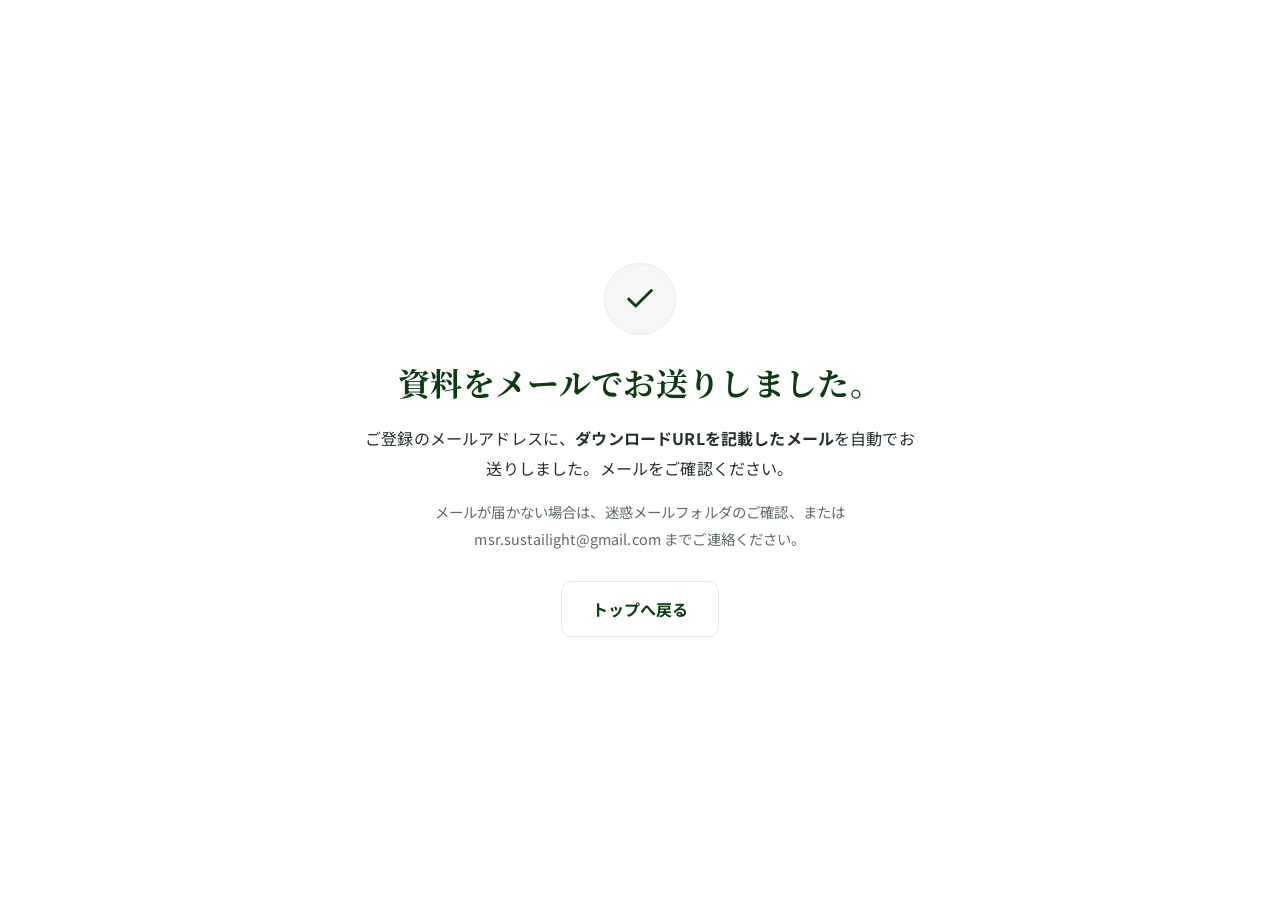
==== thanks-dl.html @ 8cc9d01c "にぎわいプラス LP 初版（GitHub Pages公開用） Co-Authored-By: Claude Opus 4.8 <noreply@anthropic.com>" ====
<!DOCTYPE html>
<html lang="ja">

<head>
    <meta charset="UTF-8">
    <meta name="viewport" content="width=device-width, initial-scale=1.0">
    <meta name="robots" content="noindex">
    <title>資料をお送りしました｜にぎわいプラス</title>
    <link rel="stylesheet" href="style.css?v=9">
    <style>
        .thanks-wrap { min-height: 100vh; display: flex; align-items: center; justify-content: center; text-align: center; padding: 48px 24px; }
        .thanks-box { max-width: 560px; }
        .thanks-icon { width: 72px; height: 72px; margin: 0 auto 24px; border-radius: 50%; background: var(--bg-alt); border: 1px solid var(--line); display: flex; align-items: center; justify-content: center; }
        .thanks-box h1 { font-size: clamp(1.5rem, 4vw, 2rem); margin-bottom: 18px; }
        .thanks-box p { color: var(--ink); margin-bottom: 14px; }
        .thanks-box .sub { color: var(--mute); font-size: 0.9rem; }
        .thanks-actions { margin-top: 28px; display: flex; gap: 14px; justify-content: center; flex-wrap: wrap; }
    </style>
</head>

<body>
    <main class="thanks-wrap">
        <div class="thanks-box">
            <div class="thanks-icon">
                <svg width="34" height="34" viewBox="0 0 24 24" fill="none" stroke="#0D3B12" stroke-width="2" stroke-linecap="round" stroke-linejoin="round"><path d="M20 6 9 17l-5-5"/></svg>
            </div>
            <h1>資料をメールでお送りしました。</h1>
            <p>ご登録のメールアドレスに、<strong>ダウンロードURLを記載したメール</strong>を自動でお送りしました。メールをご確認ください。</p>
            <p class="sub">メールが届かない場合は、迷惑メールフォルダのご確認、または<br>msr.sustailight@gmail.com までご連絡ください。</p>
            <div class="thanks-actions">
                <a href="index.html" class="btn btn-ghost">トップへ戻る</a>
            </div>
        </div>
    </main>
</body>

</html>
---- style.css ----
@import url('https://fonts.googleapis.com/css2?family=Montserrat:wght@500;700;800;900&family=Noto+Sans+JP:wght@400;500;700&family=Noto+Serif+JP:wght@500;600;700;900&display=swap');

/* =========================================================
   にぎわいプラス LP — デザインシステム
   方針：リッチさより「信頼・安心」。白基調・広い余白・色は最小限。
   緑＝信頼の軸（見出し・CTA）、ゴールドは細い差し色だけ。
   グラデ・質感・派手な装飾を排し、クリーンで誠実に。
   ========================================================= */

:root {
    --green: #0D3B12;
    --green-light: #1B5E20;
    --gold: #C5A028;
    --gold-light: #E5C158;
    /* 旧暖色（terracotta/coral）は信頼トーンに合わせ緑へ寄せる */
    --terra: #1B5E20;
    --terra-deep: #15532B;
    --coral: #2E8B57;
    --bg: #FFFFFF;
    --bg-alt: #F4F7F5;
    --cream: #F4F7F5;
    --ink: #243029;
    --mute: #5E6B64;
    --line: #E5EAE7;
    --white: #FFFFFF;
    --shadow: 0 12px 32px rgba(20, 40, 30, 0.07);
    --shadow-soft: 0 4px 16px rgba(20, 40, 30, 0.05);
    --radius: 14px;
    --ease: cubic-bezier(0.22, 1, 0.36, 1);
    --maxw: 1080px;
}

* { margin: 0; padding: 0; box-sizing: border-box; }
html { scroll-behavior: smooth; }

body {
    font-family: 'Noto Sans JP', sans-serif;
    color: var(--ink);
    background: var(--bg);
    line-height: 1.9;
    font-size: 16px;
    -webkit-font-smoothing: antialiased;
    overflow-x: hidden;
}

h1, h2, h3, h4 {
    font-family: 'Noto Serif JP', serif;
    font-weight: 700;
    color: var(--green);
    line-height: 1.45;
    letter-spacing: 0.01em;
}

p { letter-spacing: 0.01em; }
a { color: inherit; }

.num { font-family: 'Montserrat', sans-serif; font-weight: 800; letter-spacing: -0.01em; }

/* 強調は細いアンダーラインのみ（控えめ） */
.mark {
    background: linear-gradient(transparent 86%, rgba(197, 160, 40, 0.45) 86%);
    padding: 0 0.04em;
    font-weight: 700;
}
.green { color: var(--green); }
.terra { color: var(--green-light); }

/* ---------- レイアウト ---------- */
.wrap { width: 100%; max-width: var(--maxw); margin: 0 auto; padding: 0 24px; }
.section { padding: clamp(64px, 9vw, 120px) 0; position: relative; }
.narrow { max-width: 760px; margin: 0 auto; }

.eyebrow {
    display: inline-flex;
    align-items: center;
    gap: 10px;
    font-family: 'Montserrat', sans-serif;
    font-weight: 700;
    font-size: 0.72rem;
    letter-spacing: 0.22em;
    color: var(--green-light);
    text-transform: uppercase;
    margin-bottom: 16px;
}
.eyebrow::before { content: ""; width: 24px; height: 2px; background: var(--gold); }
.section-title { font-size: clamp(1.55rem, 4vw, 2.35rem); margin-bottom: 14px; }
.lead { color: var(--mute); font-size: 1.02rem; margin-bottom: 8px; }

/* ---------- ボタン ---------- */
.btn {
    display: inline-flex;
    align-items: center;
    justify-content: center;
    gap: 10px;
    font-family: 'Noto Sans JP', sans-serif;
    font-weight: 700;
    font-size: 1rem;
    padding: 17px 30px;
    border-radius: 10px;
    text-decoration: none;
    border: none;
    cursor: pointer;
    transition: transform 0.25s var(--ease), box-shadow 0.25s var(--ease), background 0.25s var(--ease);
    line-height: 1.3;
}
/* 主CTA＝信頼の緑（ゴールドの華やかさは使わない） */
.btn-gold {
    background: var(--green);
    color: #fff;
    box-shadow: 0 6px 18px rgba(13, 59, 20, 0.16);
}
.btn-gold:hover { background: var(--green-light); transform: translateY(-2px); box-shadow: 0 10px 24px rgba(13, 59, 20, 0.22); }
.btn-gold .arrow { font-family: 'Montserrat'; font-weight: 800; }
.btn-ghost {
    background: #fff;
    color: var(--green);
    border: 1.5px solid var(--line);
}
.btn-ghost:hover { border-color: var(--green); transform: translateY(-2px); }
.btn-sm { padding: 12px 22px; font-size: 0.9rem; }
.btn-block { width: 100%; }
.cta-note { display: block; margin-top: 12px; font-size: 0.82rem; color: var(--mute); }

/* ---------- ヘッダー ---------- */
header {
    position: fixed;
    top: 0; left: 0; width: 100%;
    z-index: 1000;
    background: rgba(255, 255, 255, 0.88);
    backdrop-filter: blur(10px);
    border-bottom: 1px solid transparent;
    transition: border-color 0.3s, background 0.3s;
}
header.scrolled { background: rgba(255, 255, 255, 0.97); border-bottom: 1px solid var(--line); }
.head-inner {
    max-width: var(--maxw);
    margin: 0 auto;
    height: 68px;
    padding: 0 24px;
    display: flex;
    align-items: center;
    justify-content: space-between;
}
.brand { display: flex; align-items: center; gap: 11px; text-decoration: none; }
.brand-logo { height: 30px; width: auto; display: block; }
.brand .mark-svg { width: 26px; height: 26px; flex: none; }
.brand .lockup { display: flex; flex-direction: column; line-height: 1.1; }
.brand .b-main { font-family: 'Montserrat', sans-serif; font-weight: 800; letter-spacing: 0.14em; font-size: 0.86rem; color: var(--green); }
.brand .b-sub { font-family: 'Noto Serif JP', serif; font-weight: 600; font-size: 0.74rem; color: var(--mute); letter-spacing: 0.04em; }
.nav { display: flex; align-items: center; gap: 26px; }
.nav a { text-decoration: none; font-size: 0.86rem; font-weight: 500; color: var(--ink); position: relative; transition: color 0.25s; }
.nav a:not(.btn)::after { content: ""; position: absolute; left: 0; bottom: -5px; width: 0; height: 1.5px; background: var(--green); transition: width 0.3s var(--ease); }
.nav a:not(.btn):hover { color: var(--green); }
.nav a:not(.btn):hover::after { width: 100%; }
.nav .btn { padding: 10px 18px; font-size: 0.85rem; }
.nav a.btn-gold { color: #fff; }
.nav a.btn-gold::after { display: none; }

.burger { display: none; flex-direction: column; gap: 6px; background: none; border: none; cursor: pointer; padding: 6px; }
.burger span { width: 26px; height: 2px; background: var(--green); transition: 0.3s var(--ease); }
.burger.active span:nth-child(1) { transform: translateY(8px) rotate(45deg); }
.burger.active span:nth-child(2) { opacity: 0; }
.burger.active span:nth-child(3) { transform: translateY(-8px) rotate(-45deg); }

/* ---------- ヒーロー（白基調・中央／写真は下にクリーンに） ---------- */
.hero { position: relative; }
.hero-center {
    text-align: center;
    padding: clamp(116px, 15vw, 156px) 0 clamp(48px, 7vw, 80px);
    background: var(--bg);
}
.hero-inner { position: relative; z-index: 1; max-width: 800px; margin: 0 auto; }
.hero-logo {
    font-family: 'Noto Serif JP', serif;
    font-weight: 900;
    font-size: clamp(2rem, 6.6vw, 3.2rem);
    margin-bottom: 20px;
    letter-spacing: 0.02em;
}
.hero-logo .hl-1 { color: var(--green); }
.hero-logo .hl-x { color: var(--gold); margin: 0 0.12em; font-family: 'Montserrat', sans-serif; font-weight: 800; }
.hero-logo .hl-2 { color: var(--green-light); }
.hero-kicker {
    display: inline-block;
    font-weight: 700;
    font-size: 0.8rem;
    letter-spacing: 0.06em;
    color: var(--green-light);
    background: var(--bg-alt);
    border: 1px solid var(--line);
    border-radius: 999px;
    padding: 7px 18px;
    margin-bottom: 26px;
}
.hero-center h1 { font-size: clamp(1.95rem, 6vw, 3.05rem); line-height: 1.36; margin-bottom: 24px; letter-spacing: 0.01em; }
.hero-sub { font-size: 1.06rem; color: var(--ink); }
.hero-sub strong { color: var(--green); font-weight: 700; }
.hero-center .hero-sub { margin: 0 auto 30px; max-width: 34em; }
.hero-badges { display: flex; gap: 14px; justify-content: center; flex-wrap: wrap; margin-bottom: 30px; }
.hero-badges .hb {
    background: #fff;
    border: 1px solid var(--line);
    border-radius: 12px;
    padding: 14px 24px;
    font-size: 0.9rem;
    color: var(--ink);
    line-height: 1.3;
    box-shadow: var(--shadow-soft);
}
.hero-badges .hb b { color: var(--green); font-size: 1.45rem; margin: 0 1px; }
.hero-badges .hb small { display: block; font-size: 0.72rem; color: var(--mute); margin-top: 3px; font-weight: 500; }
.hero-btns { display: flex; flex-wrap: wrap; gap: 14px; }
.hero-center .hero-btns { justify-content: center; }
.hero-fine { font-size: 0.8rem; color: var(--mute); }
.hero-center .hero-fine { margin-top: 22px; }
/* ヒーロー写真：白地に置く、角丸＋薄い枠の清潔な帯 */
.hero-figure {
    width: 100%;
    max-width: var(--maxw);
    margin: clamp(40px, 6vw, 64px) auto 0;
    padding: 0 24px;
}
.hero-figure img {
    width: 100%;
    height: clamp(220px, 38vw, 420px);
    object-fit: cover;
    object-position: center 38%;
    border-radius: 18px;
    border: 1px solid var(--line);
    box-shadow: var(--shadow);
    display: block;
}

/* ---------- 悩み（2つの痛み＋チェックリスト） ---------- */
.pain { background: var(--bg-alt); }
.pain-lead { display: grid; grid-template-columns: 1fr 1fr; gap: 22px; margin-bottom: 48px; }
.pain-q {
    background: #fff;
    border: 1px solid var(--line);
    border-left: 3px solid var(--green);
    border-radius: 0 12px 12px 0;
    padding: 24px 26px;
}
.pain-q h3 { color: var(--green); font-size: 1.18rem; margin-bottom: 8px; }
.pain-q p { color: var(--mute); font-size: 0.94rem; }
.section-title.center { text-align: center; }
.checklist { list-style: none; margin: 32px auto 28px; max-width: 760px; display: grid; gap: 14px; }
.checklist li {
    display: flex; gap: 16px; align-items: flex-start;
    background: #fff;
    border: 1px solid var(--line);
    border-radius: 12px;
    padding: 18px 22px;
    font-size: 1.02rem;
    font-weight: 500;
    transition: box-shadow 0.25s var(--ease);
}
.checklist li:hover { box-shadow: var(--shadow-soft); }
.checklist .box {
    flex: none; width: 26px; height: 26px;
    border-radius: 7px;
    border: 2px solid var(--green);
    color: var(--green);
    display: flex; align-items: center; justify-content: center;
    font-weight: 800; font-size: 0.9rem; margin-top: 2px;
}
.pain-close { font-size: 1.1rem; font-weight: 700; color: var(--green); font-family: 'Noto Serif JP', serif; line-height: 1.8; text-align: center; }

/* ---------- 実績（白地・カード・数字は緑） ---------- */
.results { background: #fff; }
.result-grid { display: grid; grid-template-columns: 1fr 1fr; gap: 22px; margin-top: 44px; }
.result-card {
    background: #fff;
    border: 1px solid var(--line);
    border-radius: var(--radius);
    overflow: hidden;
    box-shadow: var(--shadow-soft);
}
.rc-photo { height: 190px; background: var(--bg-alt); position: relative; }
.rc-photo img { width: 100%; height: 100%; object-fit: cover; display: block; }
.rc-photo.noimg { background: repeating-linear-gradient(135deg, #eef2f0 0 14px, #f5f8f6 14px 28px); }
.rc-photo.noimg::after { content: "実写が入ります"; position: absolute; inset: 0; display: flex; align-items: center; justify-content: center; font-size: 0.78rem; color: var(--mute); }
.rc-body { padding: 24px 26px 22px; }
.result-card .rc-label { font-size: 0.84rem; color: var(--mute); margin-bottom: 10px; font-weight: 600; }
.result-card .rc-figure { display: flex; align-items: baseline; gap: 12px; flex-wrap: wrap; margin-bottom: 12px; }
.result-card .before { font-family: 'Montserrat'; font-weight: 700; font-size: 1.15rem; color: var(--mute); }
.result-card .arrow-r { color: var(--gold); font-family: 'Montserrat'; font-weight: 800; font-size: 1.15rem; }
.result-card .after { font-family: 'Montserrat'; font-weight: 900; font-size: clamp(2rem, 5.5vw, 2.7rem); color: var(--green); line-height: 1; }
.result-card .after .unit { font-size: 0.42em; margin-left: 2px; }
.result-card .rc-desc { font-size: 0.9rem; color: var(--ink); line-height: 1.75; }
.result-card .rc-client { display: block; margin-top: 12px; font-size: 0.78rem; color: var(--mute); }
.results .disclaimer { margin-top: 28px; font-size: 0.8rem; color: var(--mute); line-height: 1.7; text-align: center; }
.results-cta-lead { color: var(--ink); margin-bottom: 18px; font-size: 1rem; text-align: center; }

/* ---------- にぎわいプラスとは／月次サイクル（任意・再利用時用） ---------- */
.about-grid { display: grid; grid-template-columns: 0.92fr 1.08fr; gap: clamp(36px, 6vw, 70px); align-items: center; margin-top: 40px; }
.cycle-wrap { display: flex; justify-content: center; }
.cycle-svg { width: 100%; max-width: 380px; height: auto; }
.about-steps { list-style: none; display: grid; gap: 14px; }
.about-steps li { display: flex; gap: 16px; align-items: flex-start; }
.about-steps .st-no {
    flex: none; width: 34px; height: 34px; border-radius: 50%;
    background: var(--bg-alt); border: 1.5px solid var(--green);
    color: var(--green); font-family: 'Montserrat'; font-weight: 800;
    display: flex; align-items: center; justify-content: center; font-size: 0.95rem;
}
.about-steps .st-body strong { display: block; color: var(--green); font-family: 'Noto Serif JP'; font-size: 1.02rem; }
.about-steps .st-body span { font-size: 0.92rem; color: var(--mute); }
.about-note { margin-top: 26px; background: var(--bg-alt); border-left: 3px solid var(--green); padding: 16px 20px; border-radius: 0 10px 10px 0; font-size: 0.96rem; font-weight: 500; }
.tags { display: flex; flex-wrap: wrap; gap: 9px; margin-top: 22px; }
.tags span { font-size: 0.82rem; background: #fff; border: 1px solid var(--line); border-radius: 999px; padding: 7px 15px; color: var(--green); font-weight: 500; }

/* ---------- 無料診断とは（任意・再利用時用） ---------- */
.diag { background: var(--bg-alt); }
.diag-grid { display: grid; grid-template-columns: 1fr 1fr; gap: clamp(36px, 6vw, 64px); align-items: center; margin-top: 40px; }
.diag-points { list-style: none; display: grid; gap: 18px; }
.diag-points li { display: flex; gap: 16px; }
.diag-points .dp-no { flex: none; width: 30px; height: 30px; background: var(--green); color: #fff; border-radius: 8px; font-family: 'Montserrat'; font-weight: 800; display: flex; align-items: center; justify-content: center; margin-top: 3px; }
.diag-points strong { color: var(--green); font-family: 'Noto Serif JP'; }
.diag-points p { font-size: 0.94rem; color: var(--ink); margin-top: 2px; }
.why-free { margin-top: 30px; background: #fff; border: 1px solid var(--line); border-radius: var(--radius); padding: 26px 28px; }
.why-free h4 { color: var(--green); margin-bottom: 10px; font-size: 1.08rem; }
.why-free p { font-size: 0.96rem; }
.report-mock { background: #fff; border: 1px solid var(--line); border-radius: var(--radius); box-shadow: var(--shadow); padding: 26px; position: relative; }
.report-mock::after { content: "御社の集客 診断レポート"; position: absolute; top: -13px; left: 24px; background: var(--green); color: #fff; font-size: 0.72rem; font-weight: 700; padding: 4px 14px; border-radius: 999px; letter-spacing: 0.05em; }
.report-mock .rm-row { height: 9px; border-radius: 5px; background: #eef2f0; margin-bottom: 11px; }
.report-mock .rm-row.s { width: 55%; }
.report-mock .rm-row.m { width: 78%; }
.report-mock .rm-bars { display: flex; align-items: flex-end; gap: 12px; height: 110px; margin: 22px 0; }
.report-mock .rm-bars i { flex: 1; border-radius: 6px 6px 0 0; background: var(--green-light); }
.report-mock .rm-bars i:nth-child(2) { background: var(--green); }
.report-mock .sticky-note { position: absolute; right: -16px; bottom: 26px; background: var(--gold-light); color: var(--green); font-size: 0.78rem; font-weight: 700; padding: 10px 14px; border-radius: 4px; box-shadow: var(--shadow-soft); font-family: 'Noto Serif JP'; }

/* ---------- 流れ（任意・再利用時用） ---------- */
.flow-grid { display: grid; grid-template-columns: repeat(4, 1fr); gap: 20px; margin-top: 44px; }
.flow-card { background: #fff; border: 1px solid var(--line); border-radius: var(--radius); padding: 28px 24px; position: relative; }
.flow-card .fc-no { width: 40px; height: 40px; background: var(--green); color: #fff; border-radius: 50%; font-family: 'Montserrat'; font-weight: 800; display: flex; align-items: center; justify-content: center; margin-bottom: 16px; }
.flow-card h4 { font-size: 1.08rem; margin-bottom: 8px; }
.flow-card p { font-size: 0.9rem; color: var(--mute); }
.flow-card .fc-time { display: inline-block; margin-top: 12px; font-size: 0.76rem; font-weight: 700; color: var(--green); background: var(--bg-alt); padding: 3px 10px; border-radius: 999px; }

/* ---------- 料金 ---------- */
.price { background: #fff; }
.price-card { max-width: 720px; margin: 40px auto 0; background: #fff; border: 1px solid var(--line); border-radius: 16px; box-shadow: var(--shadow); overflow: hidden; }
.price-card .pc-top { background: var(--green); color: #fff; padding: 14px 28px; display: flex; align-items: center; gap: 12px; flex-wrap: wrap; }
.price-card .pc-badge { background: rgba(255, 255, 255, 0.16); color: #fff; font-size: 0.76rem; font-weight: 700; padding: 5px 13px; border-radius: 999px; border: 1px solid rgba(255, 255, 255, 0.3); }
.price-card .pc-top span.t { font-size: 0.92rem; }
.price-card .pc-body { padding: 32px 28px; }
.price-card .pc-name { font-family: 'Noto Serif JP'; font-weight: 700; color: var(--green); font-size: 1.2rem; margin-bottom: 6px; }
.price-card .pc-price { display: flex; align-items: baseline; gap: 6px; margin-bottom: 20px; }
.price-card .pc-price .yen { font-family: 'Montserrat'; font-weight: 900; font-size: 2.6rem; color: var(--green); }
.price-card .pc-price .per { color: var(--mute); font-size: 1rem; }
.price-card .pc-list { list-style: none; display: grid; gap: 10px; }
.price-card .pc-list li { display: flex; gap: 10px; font-size: 0.96rem; }
.price-card .pc-list li::before { content: "✓"; color: var(--green); font-weight: 800; }
.price-card .pc-add { margin-top: 22px; padding-top: 20px; border-top: 1px dashed var(--line); font-size: 0.9rem; color: var(--mute); }
.price-card .pc-foot { background: var(--bg-alt); text-align: center; padding: 22px; border-top: 1px solid var(--line); }
.price-card .pc-foot .big { font-family: 'Noto Serif JP'; font-weight: 700; color: var(--green); font-size: 1.14rem; }
.price-fine { text-align: center; font-size: 0.78rem; color: var(--mute); margin-top: 16px; }

/* ---------- 付帯料金 ---------- */
.addon-head { text-align: center; font-family: 'Noto Serif JP', serif; font-weight: 700; color: var(--green); margin: 52px 0 24px; font-size: 1.1rem; }
.addon-grid { display: grid; grid-template-columns: repeat(3, 1fr); gap: 16px; }
.addon { background: #fff; border: 1px solid var(--line); border-radius: 12px; padding: 22px 22px 20px; display: flex; flex-direction: column; }
.addon h4 { font-size: 1.02rem; margin-bottom: 8px; color: var(--green); }
.addon p { font-size: 0.86rem; color: var(--mute); line-height: 1.7; flex: 1; }
.addon-price { margin-top: 14px; font-family: 'Montserrat', sans-serif; font-weight: 800; color: var(--green); font-size: 1.22rem; }
.addon-price small { font-family: 'Noto Sans JP'; font-weight: 500; font-size: 0.72rem; color: var(--mute); margin-left: 3px; }

/* ---------- Q&A（任意・再利用時用） ---------- */
.faq-list { max-width: 760px; margin: 40px auto 0; display: grid; gap: 12px; }
.faq-item { background: #fff; border: 1px solid var(--line); border-radius: 12px; overflow: hidden; }
.faq-item summary { list-style: none; cursor: pointer; padding: 20px 24px; display: flex; align-items: flex-start; gap: 14px; font-weight: 700; color: var(--green); font-family: 'Noto Serif JP'; font-size: 1.02rem; }
.faq-item summary::-webkit-details-marker { display: none; }
.faq-item summary .q { flex: none; color: var(--green-light); font-family: 'Montserrat'; font-weight: 800; }
.faq-item summary .chev { margin-left: auto; transition: transform 0.3s var(--ease); color: var(--mute); flex: none; }
.faq-item[open] summary .chev { transform: rotate(180deg); }
.faq-item .a { padding: 0 24px 22px 58px; font-size: 0.95rem; color: var(--ink); line-height: 1.85; }

/* ---------- よくある質問 ---------- */
.faq-sec { background: var(--bg-alt); }

/* ---------- ノウハウ（note） ---------- */
.know { background: var(--bg-alt); }
.know-inner { max-width: 760px; text-align: center; }
.know-inner .eyebrow { justify-content: center; }
.know-inner .btn { margin-top: 26px; }

/* ---------- 資料ダウンロード ---------- */
.download { background: var(--bg-alt); }
.dl-card {
    display: grid;
    grid-template-columns: 1.05fr 0.95fr;
    gap: clamp(32px, 5vw, 56px);
    align-items: center;
    background: #fff;
    border: 1px solid var(--line);
    border-radius: 18px;
    box-shadow: var(--shadow);
    padding: clamp(28px, 5vw, 48px);
}
.dl-text .eyebrow { margin-bottom: 14px; }
.dl-points { list-style: none; display: grid; gap: 10px; margin-top: 18px; }
.dl-points li { display: flex; gap: 10px; font-size: 0.95rem; color: var(--ink); }
.dl-points li::before { content: "✓"; color: var(--green); font-weight: 800; }
.dl-form { box-shadow: none; border: 1px solid var(--line); padding: clamp(22px, 3vw, 30px); }
.dl-form .btn-block { margin-top: 4px; }

/* ---------- サービス（アイコンカード） ---------- */
.service { background: var(--bg-alt); }
.service-grid { display: grid; grid-template-columns: repeat(3, 1fr); gap: 22px; margin-top: 44px; }
.service-card { background: #fff; border: 1px solid var(--line); border-radius: var(--radius); padding: 32px 28px; transition: transform 0.25s var(--ease), box-shadow 0.25s var(--ease), border-color 0.25s var(--ease); }
.service-card:hover { transform: translateY(-4px); box-shadow: var(--shadow-soft); border-color: var(--green); }
.sc-icon { width: 52px; height: 52px; border-radius: 12px; background: var(--bg-alt); border: 1px solid var(--line); display: flex; align-items: center; justify-content: center; margin-bottom: 18px; }
.sc-icon svg { width: 26px; height: 26px; }
.service-card h3 { font-size: 1.2rem; margin-bottom: 10px; }
.service-card p { font-size: 0.94rem; color: var(--mute); line-height: 1.8; }

/* ---------- 代表メッセージ ---------- */
.rep { background: #fff; }
.rep-grid { display: grid; grid-template-columns: 300px 1fr; gap: clamp(32px, 5vw, 60px); align-items: center; }
.rep-photo { border-radius: var(--radius); overflow: hidden; box-shadow: var(--shadow); aspect-ratio: 4 / 5; background: var(--bg-alt); }
.rep-photo img { width: 100%; height: 100%; object-fit: cover; display: block; }
.rep h2 { font-size: clamp(1.4rem, 3.4vw, 2rem); margin-bottom: 20px; }
.rep p { margin-bottom: 16px; }
.rep-mission { font-family: 'Noto Serif JP', serif; font-weight: 700; color: var(--green); font-size: 1.18rem; margin: 22px 0 4px !important; }
.rep .sign { margin-top: 22px; font-family: 'Noto Serif JP'; font-weight: 600; color: var(--green); }
.rep .sign small { display: block; color: var(--mute); font-weight: 400; font-size: 0.82rem; }
.rep-photo.noimg { display: flex; align-items: center; justify-content: center; background: repeating-linear-gradient(135deg, #eef2f0 0 14px, #f5f8f6 14px 28px); color: var(--mute); text-align: center; }
.rep-photo.noimg .ps-label { padding: 24px; font-size: 0.86rem; line-height: 1.7; }

/* ---------- 資料DL＋お問い合わせ（白地・カード） ---------- */
.final { background: var(--bg-alt); color: var(--ink); }
.final h2 { color: var(--green); font-size: clamp(1.5rem, 4vw, 2.2rem); }
.final-body { font-size: 1rem; color: var(--ink); margin: 18px 0 8px; }
.assure { display: flex; flex-wrap: wrap; gap: 10px; margin: 26px 0 6px; }
.assure span { font-size: 0.82rem; font-weight: 700; background: #fff; border: 1px solid var(--line); color: var(--green); padding: 8px 14px; border-radius: 999px; }
.form-card { background: #fff; color: var(--ink); border-radius: 16px; padding: clamp(28px, 5vw, 44px); box-shadow: var(--shadow); border: 1px solid var(--line); }
.final-grid { display: grid; grid-template-columns: 1fr 1fr; gap: clamp(32px, 5vw, 56px); align-items: center; margin-top: 44px; }
.field { margin-bottom: 20px; }
.field label { display: block; font-weight: 700; font-size: 0.9rem; margin-bottom: 8px; color: var(--green); }
.field label .req { color: #C0392B; font-size: 0.74rem; margin-left: 5px; }
.field input[type="text"], .field input[type="email"], .field input[type="tel"], .field textarea {
    width: 100%; padding: 14px 16px; border: 1px solid var(--line); border-radius: 10px;
    font-family: inherit; font-size: 1rem; background: #fff; color: var(--ink);
    transition: border-color 0.25s, box-shadow 0.25s;
}
.field input:focus, .field textarea:focus { outline: none; border-color: var(--green); box-shadow: 0 0 0 3px rgba(13, 59, 18, 0.12); }
.name-row { display: grid; grid-template-columns: 1fr 1fr; gap: 14px; }
.checks { display: grid; grid-template-columns: 1fr 1fr; gap: 10px; }
.checks label { display: flex; align-items: center; gap: 9px; font-weight: 500; font-size: 0.92rem; color: var(--ink); background: #fff; border: 1px solid var(--line); border-radius: 10px; padding: 12px 14px; cursor: pointer; transition: border-color 0.2s, background 0.2s; }
.checks label:has(input:checked) { border-color: var(--green); background: var(--bg-alt); }
.checks input { accent-color: var(--green); width: 17px; height: 17px; }
.form-note { font-size: 0.8rem; color: var(--mute); margin-top: 16px; line-height: 1.7; }

/* ---------- 共通：中央CTA・小注記 ---------- */
.center-cta { text-align: center; margin-top: 40px; }
.report-cap { text-align: center; font-size: 0.84rem; color: var(--mute); margin-top: 26px; }
.flow-note { text-align: center; color: var(--mute); font-size: 0.92rem; margin-top: 28px; }
.pc-foot-sub { font-size: 0.9rem; color: var(--mute); margin-top: 6px; }
.price-card .pc-list li:last-child { margin-bottom: 4px; }

/* ---------- フッター（白基調・軽い） ---------- */
footer { background: var(--bg-alt); color: var(--mute); padding: 56px 0 36px; border-top: 1px solid var(--line); }
.foot-top { display: flex; justify-content: space-between; align-items: flex-end; gap: 30px; flex-wrap: wrap; padding-bottom: 28px; border-bottom: 1px solid var(--line); }
.foot-brand .fb-main { font-family: 'Montserrat'; font-weight: 800; letter-spacing: 0.14em; color: var(--green); font-size: 1.05rem; }
.foot-brand .fb-sub { font-family: 'Noto Serif JP'; font-size: 0.84rem; color: var(--mute); margin-top: 4px; }
.foot-links { display: flex; gap: 22px; flex-wrap: wrap; }
.foot-links a { color: var(--mute); text-decoration: none; font-size: 0.88rem; }
.foot-links a:hover { color: var(--green); }
.foot-bottom { margin-top: 22px; font-size: 0.78rem; color: var(--mute); display: flex; justify-content: space-between; flex-wrap: wrap; gap: 14px; }

/* ---------- スマホ追従CTA ---------- */
.sticky-cta {
    position: fixed; left: 0; bottom: 0; width: 100%;
    z-index: 900;
    padding: 10px 16px calc(10px + env(safe-area-inset-bottom));
    background: rgba(255, 255, 255, 0.94);
    backdrop-filter: blur(8px);
    border-top: 1px solid var(--line);
    transform: translateY(120%);
    transition: transform 0.4s var(--ease);
    display: none;
}
.sticky-cta.show { transform: translateY(0); }
.sticky-cta .btn { width: 100%; padding: 14px; }

/* ---------- リビール ---------- */
[data-reveal] { opacity: 0; transform: translateY(28px); transition: opacity 0.7s var(--ease), transform 0.7s var(--ease); }
[data-reveal].revealed { opacity: 1; transform: translateY(0); }

/* ---------- レスポンシブ ---------- */
@media (max-width: 900px) {
    .about-grid, .diag-grid, .final-grid, .rep-grid, .dl-card { grid-template-columns: 1fr; }
    .rep-grid { grid-template-columns: 1fr; }
    .rep-photo { max-width: 280px; margin: 0 auto; }
    .flow-grid { grid-template-columns: 1fr 1fr; }
    .service-grid { grid-template-columns: 1fr 1fr; }
    .addon-grid { grid-template-columns: 1fr 1fr; }
}
@media (max-width: 720px) {
    .nav { display: none; }
    .nav.open {
        display: flex; flex-direction: column; align-items: flex-start; gap: 20px;
        position: absolute; top: 68px; left: 0; width: 100%;
        background: #fff; border-bottom: 1px solid var(--line); padding: 28px 24px 32px;
    }
    .nav.open .btn { width: 100%; }
    .burger { display: flex; }
    .result-grid { grid-template-columns: 1fr; }
    .service-grid { grid-template-columns: 1fr; }
    .addon-grid { grid-template-columns: 1fr; }
    .pain-lead { grid-template-columns: 1fr; }
    .checks { grid-template-columns: 1fr; }
    .name-row { grid-template-columns: 1fr 1fr; }
    .sticky-cta { display: block; }
    .report-mock .sticky-note { right: 8px; }
}
@media (max-width: 420px) {
    .flow-grid { grid-template-columns: 1fr; }
}

@media (prefers-reduced-motion: reduce) {
    * { animation: none !important; transition-duration: 0.01ms !important; scroll-behavior: auto !important; }
    [data-reveal] { opacity: 1; transform: none; }
}
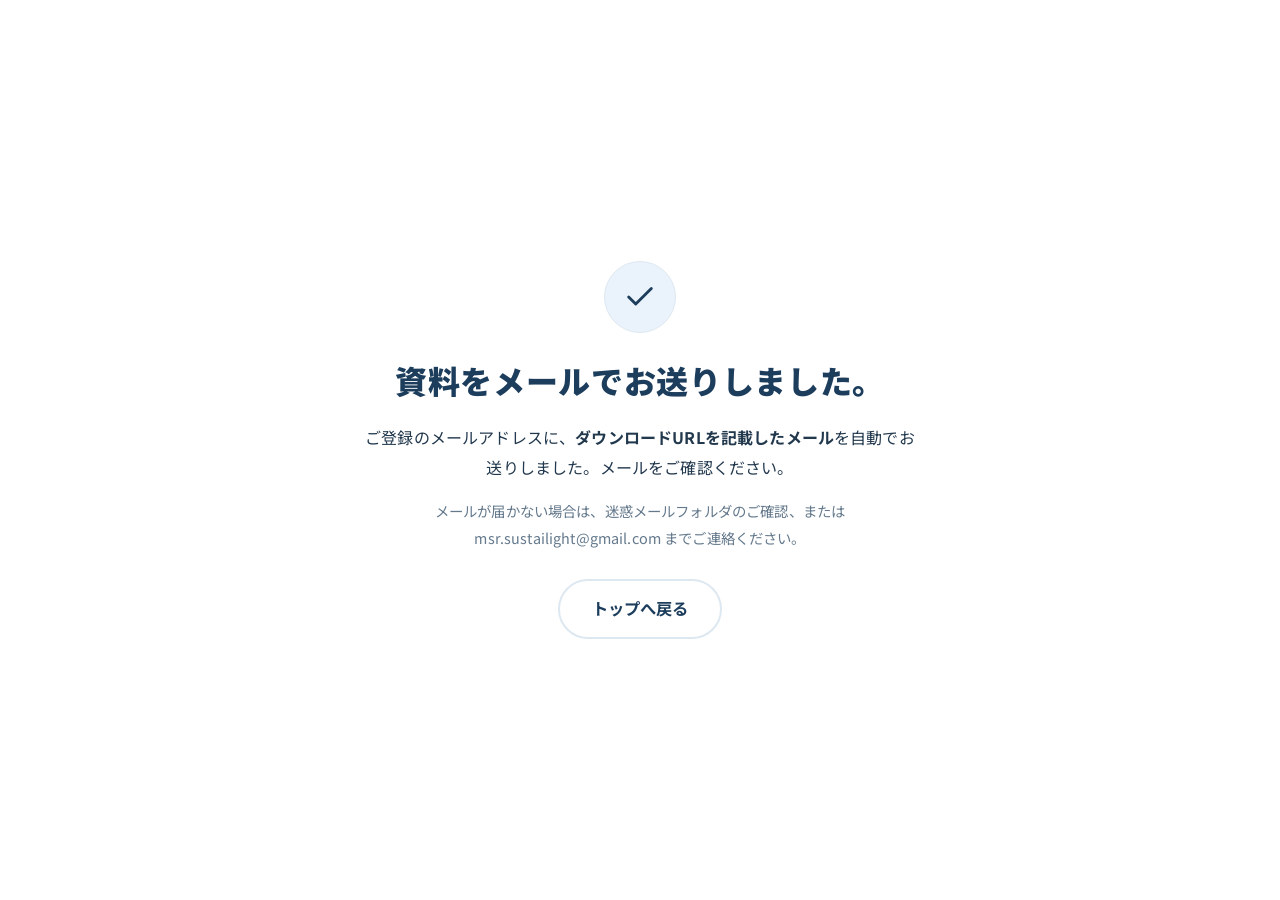
==== commit 0b86c7c7: "フォームをGoogleフォームに接続、受賞メダルをヒーローに配置、変化前→後表示に更新 - お問い合わせフォームをGoogleフォームへPOST（隠しiframe方式、entry ID接続済み） - " ====
--- a/thanks-dl.html
+++ b/thanks-dl.html
@@ -6,11 +6,11 @@
     <meta name="viewport" content="width=device-width, initial-scale=1.0">
     <meta name="robots" content="noindex">
     <title>資料をお送りしました｜にぎわいプラス</title>
-    <link rel="stylesheet" href="style.css?v=9">
+    <link rel="stylesheet" href="style.css?v=10">
     <style>
         .thanks-wrap { min-height: 100vh; display: flex; align-items: center; justify-content: center; text-align: center; padding: 48px 24px; }
         .thanks-box { max-width: 560px; }
-        .thanks-icon { width: 72px; height: 72px; margin: 0 auto 24px; border-radius: 50%; background: var(--bg-alt); border: 1px solid var(--line); display: flex; align-items: center; justify-content: center; }
+        .thanks-icon { width: 72px; height: 72px; margin: 0 auto 24px; border-radius: 50%; background: var(--blue-pale); border: 1px solid var(--line); display: flex; align-items: center; justify-content: center; }
         .thanks-box h1 { font-size: clamp(1.5rem, 4vw, 2rem); margin-bottom: 18px; }
         .thanks-box p { color: var(--ink); margin-bottom: 14px; }
         .thanks-box .sub { color: var(--mute); font-size: 0.9rem; }
@@ -22,7 +22,7 @@
     <main class="thanks-wrap">
         <div class="thanks-box">
             <div class="thanks-icon">
-                <svg width="34" height="34" viewBox="0 0 24 24" fill="none" stroke="#0D3B12" stroke-width="2" stroke-linecap="round" stroke-linejoin="round"><path d="M20 6 9 17l-5-5"/></svg>
+                <svg width="34" height="34" viewBox="0 0 24 24" fill="none" stroke="#1C3D5C" stroke-width="2" stroke-linecap="round" stroke-linejoin="round"><path d="M20 6 9 17l-5-5"/></svg>
             </div>
             <h1>資料をメールでお送りしました。</h1>
             <p>ご登録のメールアドレスに、<strong>ダウンロードURLを記載したメール</strong>を自動でお送りしました。メールをご確認ください。</p>
--- a/style.css
+++ b/style.css
@@ -1,31 +1,29 @@
-@import url('https://fonts.googleapis.com/css2?family=Montserrat:wght@500;700;800;900&family=Noto+Sans+JP:wght@400;500;700&family=Noto+Serif+JP:wght@500;600;700;900&display=swap');
+@import url('https://fonts.googleapis.com/css2?family=Montserrat:wght@600;700;800;900&family=Noto+Sans+JP:wght@400;500;700;900&display=swap');
 
 /* =========================================================
-   にぎわいプラス LP — デザインシステム
-   方針：リッチさより「信頼・安心」。白基調・広い余白・色は最小限。
-   緑＝信頼の軸（見出し・CTA）、ゴールドは細い差し色だけ。
-   グラデ・質感・派手な装飾を排し、クリーンで誠実に。
+   にぎわいプラス LP — チラシ準拠デザイン v11
+   紺×ライトブルー×ゴールド／白ベース／太ゴシック。
+   整列はヘッダー（ロゴ〜無料相談）の左右端を基準にする。
+   最小フォントは12px以上。
    ========================================================= */
 
 :root {
-    --green: #0D3B12;
-    --green-light: #1B5E20;
-    --gold: #C5A028;
-    --gold-light: #E5C158;
-    /* 旧暖色（terracotta/coral）は信頼トーンに合わせ緑へ寄せる */
-    --terra: #1B5E20;
-    --terra-deep: #15532B;
-    --coral: #2E8B57;
+    --navy: #1C3D5C;
+    --navy-deep: #142E47;
+    --blue: #4FA0DD;
+    --blue-strong: #2E86C9;
+    --blue-pale: #EAF3FB;
+    --gold: #C9A24B;
+    --gold-light: #E3C77F;
     --bg: #FFFFFF;
-    --bg-alt: #F4F7F5;
-    --cream: #F4F7F5;
-    --ink: #243029;
-    --mute: #5E6B64;
-    --line: #E5EAE7;
+    --bg-alt: #F4F8FC;
+    --ink: #22384D;
+    --mute: #64798C;
+    --line: #DEE8F1;
     --white: #FFFFFF;
-    --shadow: 0 12px 32px rgba(20, 40, 30, 0.07);
-    --shadow-soft: 0 4px 16px rgba(20, 40, 30, 0.05);
-    --radius: 14px;
+    --shadow: 0 12px 34px rgba(28, 61, 92, 0.10);
+    --shadow-soft: 0 4px 16px rgba(28, 61, 92, 0.07);
+    --radius: 16px;
     --ease: cubic-bezier(0.22, 1, 0.36, 1);
     --maxw: 1080px;
 }
@@ -44,47 +42,40 @@
 }
 
 h1, h2, h3, h4 {
-    font-family: 'Noto Serif JP', serif;
-    font-weight: 700;
-    color: var(--green);
+    font-family: 'Noto Sans JP', sans-serif;
+    font-weight: 900;
+    color: var(--navy);
     line-height: 1.45;
-    letter-spacing: 0.01em;
-}
-
-p { letter-spacing: 0.01em; }
+    letter-spacing: 0.02em;
+    text-wrap: balance;
+}
+
+p { letter-spacing: 0.01em; text-wrap: pretty; }
 a { color: inherit; }
 
 .num { font-family: 'Montserrat', sans-serif; font-weight: 800; letter-spacing: -0.01em; }
-
-/* 強調は細いアンダーラインのみ（控えめ） */
-.mark {
-    background: linear-gradient(transparent 86%, rgba(197, 160, 40, 0.45) 86%);
-    padding: 0 0.04em;
-    font-weight: 700;
-}
-.green { color: var(--green); }
-.terra { color: var(--green-light); }
-
-/* ---------- レイアウト ---------- */
+.blue { color: var(--blue); }
+.gold { color: var(--gold); }
+
+/* ---------- レイアウト（ヘッダー基準の整列） ---------- */
 .wrap { width: 100%; max-width: var(--maxw); margin: 0 auto; padding: 0 24px; }
-.section { padding: clamp(64px, 9vw, 120px) 0; position: relative; }
+.section { padding: clamp(60px, 9vw, 110px) 0; position: relative; }
 .narrow { max-width: 760px; margin: 0 auto; }
 
 .eyebrow {
     display: inline-flex;
     align-items: center;
-    gap: 10px;
-    font-family: 'Montserrat', sans-serif;
+    gap: 8px;
     font-weight: 700;
-    font-size: 0.72rem;
-    letter-spacing: 0.22em;
-    color: var(--green-light);
-    text-transform: uppercase;
-    margin-bottom: 16px;
-}
-.eyebrow::before { content: ""; width: 24px; height: 2px; background: var(--gold); }
-.section-title { font-size: clamp(1.55rem, 4vw, 2.35rem); margin-bottom: 14px; }
-.lead { color: var(--mute); font-size: 1.02rem; margin-bottom: 8px; }
+    font-size: 0.82rem;
+    letter-spacing: 0.12em;
+    color: var(--blue-strong);
+    margin-bottom: 12px;
+}
+.eyebrow::before { content: "✦"; color: var(--gold); font-size: 0.85em; }
+.section-title { font-size: clamp(1.55rem, 4vw, 2.25rem); margin-bottom: 12px; }
+.lead { color: var(--mute); font-size: 1.05rem; margin-bottom: 8px; }
+.center { text-align: center; }
 
 /* ---------- ボタン ---------- */
 .btn {
@@ -94,48 +85,41 @@
     gap: 10px;
     font-family: 'Noto Sans JP', sans-serif;
     font-weight: 700;
-    font-size: 1rem;
-    padding: 17px 30px;
-    border-radius: 10px;
+    font-size: 1.02rem;
+    padding: 17px 32px;
+    border-radius: 999px;
     text-decoration: none;
     border: none;
     cursor: pointer;
     transition: transform 0.25s var(--ease), box-shadow 0.25s var(--ease), background 0.25s var(--ease);
     line-height: 1.3;
 }
-/* 主CTA＝信頼の緑（ゴールドの華やかさは使わない） */
-.btn-gold {
-    background: var(--green);
-    color: #fff;
-    box-shadow: 0 6px 18px rgba(13, 59, 20, 0.16);
-}
-.btn-gold:hover { background: var(--green-light); transform: translateY(-2px); box-shadow: 0 10px 24px rgba(13, 59, 20, 0.22); }
-.btn-gold .arrow { font-family: 'Montserrat'; font-weight: 800; }
-.btn-ghost {
-    background: #fff;
-    color: var(--green);
-    border: 1.5px solid var(--line);
-}
-.btn-ghost:hover { border-color: var(--green); transform: translateY(-2px); }
-.btn-sm { padding: 12px 22px; font-size: 0.9rem; }
+.btn-primary { background: var(--navy); color: #fff; box-shadow: 0 8px 20px rgba(28, 61, 92, 0.22); }
+.btn-primary:hover { background: var(--navy-deep); transform: translateY(-2px); box-shadow: 0 12px 26px rgba(28, 61, 92, 0.3); }
+.btn-blue { background: var(--blue); color: #fff; box-shadow: 0 8px 20px rgba(79, 160, 221, 0.3); }
+.btn-blue:hover { background: var(--blue-strong); transform: translateY(-2px); }
+.btn-ghost { background: #fff; color: var(--navy); border: 2px solid var(--line); }
+.btn-ghost:hover { border-color: var(--blue); color: var(--blue-strong); transform: translateY(-2px); }
+.btn-sm { padding: 11px 22px; font-size: 0.92rem; }
 .btn-block { width: 100%; }
-.cta-note { display: block; margin-top: 12px; font-size: 0.82rem; color: var(--mute); }
+.btn .arrow { font-family: 'Montserrat'; font-weight: 800; }
+.cta-note { display: block; margin-top: 12px; font-size: 0.85rem; color: var(--mute); }
 
 /* ---------- ヘッダー ---------- */
 header {
     position: fixed;
     top: 0; left: 0; width: 100%;
     z-index: 1000;
-    background: rgba(255, 255, 255, 0.88);
+    background: rgba(255, 255, 255, 0.92);
     backdrop-filter: blur(10px);
     border-bottom: 1px solid transparent;
     transition: border-color 0.3s, background 0.3s;
 }
-header.scrolled { background: rgba(255, 255, 255, 0.97); border-bottom: 1px solid var(--line); }
+header.scrolled { background: rgba(255, 255, 255, 0.98); border-bottom: 1px solid var(--line); }
 .head-inner {
     max-width: var(--maxw);
     margin: 0 auto;
-    height: 68px;
+    height: 66px;
     padding: 0 24px;
     display: flex;
     align-items: center;
@@ -143,339 +127,376 @@
 }
 .brand { display: flex; align-items: center; gap: 11px; text-decoration: none; }
 .brand-logo { height: 30px; width: auto; display: block; }
-.brand .mark-svg { width: 26px; height: 26px; flex: none; }
-.brand .lockup { display: flex; flex-direction: column; line-height: 1.1; }
-.brand .b-main { font-family: 'Montserrat', sans-serif; font-weight: 800; letter-spacing: 0.14em; font-size: 0.86rem; color: var(--green); }
-.brand .b-sub { font-family: 'Noto Serif JP', serif; font-weight: 600; font-size: 0.74rem; color: var(--mute); letter-spacing: 0.04em; }
-.nav { display: flex; align-items: center; gap: 26px; }
-.nav a { text-decoration: none; font-size: 0.86rem; font-weight: 500; color: var(--ink); position: relative; transition: color 0.25s; }
-.nav a:not(.btn)::after { content: ""; position: absolute; left: 0; bottom: -5px; width: 0; height: 1.5px; background: var(--green); transition: width 0.3s var(--ease); }
-.nav a:not(.btn):hover { color: var(--green); }
+.nav { display: flex; align-items: center; gap: 24px; }
+.nav a { text-decoration: none; font-size: 0.9rem; font-weight: 700; color: var(--ink); position: relative; transition: color 0.25s; }
+.nav a:not(.btn)::after { content: ""; position: absolute; left: 0; bottom: -5px; width: 0; height: 2px; background: var(--blue); border-radius: 2px; transition: width 0.3s var(--ease); }
+.nav a:not(.btn):hover { color: var(--blue-strong); }
 .nav a:not(.btn):hover::after { width: 100%; }
-.nav .btn { padding: 10px 18px; font-size: 0.85rem; }
-.nav a.btn-gold { color: #fff; }
-.nav a.btn-gold::after { display: none; }
+.nav .btn { padding: 10px 20px; font-size: 0.88rem; }
 
 .burger { display: none; flex-direction: column; gap: 6px; background: none; border: none; cursor: pointer; padding: 6px; }
-.burger span { width: 26px; height: 2px; background: var(--green); transition: 0.3s var(--ease); }
-.burger.active span:nth-child(1) { transform: translateY(8px) rotate(45deg); }
+.burger span { width: 26px; height: 3px; border-radius: 3px; background: var(--navy); transition: 0.3s var(--ease); }
+.burger.active span:nth-child(1) { transform: translateY(9px) rotate(45deg); }
 .burger.active span:nth-child(2) { opacity: 0; }
-.burger.active span:nth-child(3) { transform: translateY(-8px) rotate(-45deg); }
-
-/* ---------- ヒーロー（白基調・中央／写真は下にクリーンに） ---------- */
-.hero { position: relative; }
-.hero-center {
-    text-align: center;
-    padding: clamp(116px, 15vw, 156px) 0 clamp(48px, 7vw, 80px);
-    background: var(--bg);
-}
-.hero-inner { position: relative; z-index: 1; max-width: 800px; margin: 0 auto; }
-.hero-logo {
-    font-family: 'Noto Serif JP', serif;
-    font-weight: 900;
-    font-size: clamp(2rem, 6.6vw, 3.2rem);
-    margin-bottom: 20px;
-    letter-spacing: 0.02em;
-}
-.hero-logo .hl-1 { color: var(--green); }
-.hero-logo .hl-x { color: var(--gold); margin: 0 0.12em; font-family: 'Montserrat', sans-serif; font-weight: 800; }
-.hero-logo .hl-2 { color: var(--green-light); }
+.burger.active span:nth-child(3) { transform: translateY(-9px) rotate(-45deg); }
+
+/* ---------- ヒーロー（賑わい写真を全面に） ---------- */
+.hero {
+    position: relative;
+    padding: clamp(120px, 16vw, 176px) 0 clamp(56px, 8vw, 96px);
+    overflow: hidden;
+}
+.hero-bg { position: absolute; inset: 0; z-index: 0; }
+.hero-bg img { width: 100%; height: 100%; object-fit: cover; object-position: center 40%; }
+/* 左を白く抜いて文字を立たせる（ロゴ基準＝左寄せ） */
+.hero-bg::after {
+    content: "";
+    position: absolute; inset: 0;
+    background: linear-gradient(90deg,
+        rgba(255, 255, 255, 0.97) 0%,
+        rgba(255, 255, 255, 0.94) 34%,
+        rgba(255, 255, 255, 0.72) 58%,
+        rgba(255, 255, 255, 0.28) 100%);
+}
+.hero-inner { position: relative; z-index: 1; max-width: 620px; }
 .hero-kicker {
     display: inline-block;
+    font-weight: 900;
+    font-size: clamp(1rem, 2.4vw, 1.3rem);
+    color: var(--navy);
+    letter-spacing: 0.06em;
+    margin-bottom: 4px;
+}
+.hero h1 {
+    font-size: clamp(3rem, 10vw, 5.2rem);
+    line-height: 1.14;
+    letter-spacing: 0.03em;
+    margin-bottom: 8px;
+}
+.hero-shout {
+    font-weight: 900;
+    font-size: clamp(1.3rem, 3.6vw, 2rem);
+    color: var(--navy);
+    margin-bottom: 14px;
+}
+.hero-sub {
     font-weight: 700;
-    font-size: 0.8rem;
-    letter-spacing: 0.06em;
-    color: var(--green-light);
+    font-size: clamp(1.05rem, 2.6vw, 1.3rem);
+    color: var(--navy);
+    margin-bottom: 8px;
+}
+.hero-sub .gold { font-size: 1.15em; }
+.hero-body { font-size: 1rem; color: var(--ink); margin-bottom: 24px; max-width: 34em; }
+.hero-btns { display: flex; flex-wrap: wrap; gap: 14px; margin-bottom: 16px; }
+.hero-fine { font-size: 0.85rem; color: var(--mute); }
+.hero-curve { display: block; width: 100%; height: 90px; position: relative; z-index: 1; margin-top: -60px; }
+.hero-curve svg { display: block; width: 100%; height: 100%; }
+
+/* 実績メダル＝ヒーロー画像の上に直接載せる */
+.hero .seal-row { margin-top: clamp(30px, 5vw, 52px); }
+.seal-row { display: grid; grid-template-columns: repeat(4, 1fr); gap: 24px; max-width: 900px; margin-left: auto; margin-right: auto; }
+.seal-item { display: flex; flex-direction: column; align-items: center; }
+/* 手描きSVGメダル（金ロゼット・二重リング・光沢） */
+.seal-svg { width: 100%; max-width: 182px; display: block; filter: drop-shadow(0 14px 26px rgba(28, 61, 92, 0.35)); }
+.seal-svg text { text-anchor: middle; }
+.seal-svg .t-cat { font: 900 28px 'Noto Sans JP', sans-serif; fill: #1C3D5C; letter-spacing: 0.04em; }
+.seal-svg .t-num { font: 800 96px 'Montserrat', 'Noto Sans JP', sans-serif; fill: #1C3D5C; letter-spacing: -0.02em; }
+.seal-svg .t-unit { font: 900 36px 'Noto Sans JP', sans-serif; }
+.seal-svg .t-from { font: 800 23px 'Noto Sans JP', sans-serif; fill: #2E86C9; }
+.seal-svg .t-up { fill: #C9A24B; font-family: 'Montserrat', sans-serif; font-weight: 900; }
+
+/* ---------- 悩み＝LINE風の吹き出し（わっと溢れる） ---------- */
+.chat { max-width: 700px; margin: 30px auto 36px; display: flex; flex-direction: column; gap: 15px; }
+.chat-day { text-align: center; margin-bottom: 4px; }
+.chat-day span { background: rgba(28, 61, 92, 0.08); color: var(--mute); font-size: 0.8rem; font-weight: 700; padding: 5px 16px; border-radius: 999px; }
+.bubble {
+    position: relative;
+    max-width: 78%;
+    background: #fff;
+    border-radius: 20px;
+    padding: 15px 21px;
+    box-shadow: 0 6px 16px rgba(28, 61, 92, 0.13);
+    color: var(--ink);
+    font-size: 1rem;
+    line-height: 1.65;
+}
+.bubble.big { font-size: 1.2rem; font-weight: 700; color: var(--navy); max-width: 86%; padding: 18px 24px; }
+.bubble.l { align-self: flex-start; border-bottom-left-radius: 5px; }
+.bubble.r { align-self: flex-end; border-bottom-right-radius: 5px; }
+.bubble.l::after { content: ""; position: absolute; left: -7px; bottom: 9px; width: 15px; height: 15px; background: #fff; clip-path: polygon(100% 0, 100% 100%, 0 100%); }
+.bubble.r::after { content: ""; position: absolute; right: -7px; bottom: 9px; width: 15px; height: 15px; background: #fff; clip-path: polygon(0 0, 100% 100%, 0 100%); }
+/* わっと溢れる散らし（.chat-dayが1番目なので吹き出しは2番目以降） */
+.bubble:nth-child(2) { transform: rotate(-2deg); margin-left: 1%; }
+.bubble:nth-child(3) { transform: rotate(1.5deg); margin-right: 2%; }
+.bubble:nth-child(4) { transform: rotate(-1.5deg); margin-left: 6%; }
+.bubble:nth-child(5) { transform: rotate(2deg); margin-right: 4%; }
+.bubble:nth-child(6) { transform: rotate(-1deg); margin-left: 3%; }
+.bubble:nth-child(7) { transform: rotate(1.5deg); margin-right: 1%; }
+
+/* ---------- 悩み ---------- */
+.pain { background: var(--bg); }
+.pain-lead { display: grid; grid-template-columns: 1fr 1fr; gap: 20px; margin-bottom: 44px; }
+.pain-q {
     background: var(--bg-alt);
     border: 1px solid var(--line);
-    border-radius: 999px;
-    padding: 7px 18px;
-    margin-bottom: 26px;
-}
-.hero-center h1 { font-size: clamp(1.95rem, 6vw, 3.05rem); line-height: 1.36; margin-bottom: 24px; letter-spacing: 0.01em; }
-.hero-sub { font-size: 1.06rem; color: var(--ink); }
-.hero-sub strong { color: var(--green); font-weight: 700; }
-.hero-center .hero-sub { margin: 0 auto 30px; max-width: 34em; }
-.hero-badges { display: flex; gap: 14px; justify-content: center; flex-wrap: wrap; margin-bottom: 30px; }
-.hero-badges .hb {
+    border-radius: var(--radius);
+    padding: 26px 28px;
+    text-align: center;
+}
+.pain-q h3 { color: var(--navy); font-size: 1.22rem; margin-bottom: 8px; }
+.pain-q p { color: var(--mute); font-size: 0.96rem; }
+.section-title.center { text-align: center; }
+.checklist { list-style: none; margin: 30px auto 26px; max-width: 720px; display: grid; gap: 12px; }
+.checklist li {
+    display: flex; gap: 14px; align-items: flex-start;
     background: #fff;
     border: 1px solid var(--line);
-    border-radius: 12px;
-    padding: 14px 24px;
-    font-size: 0.9rem;
-    color: var(--ink);
-    line-height: 1.3;
-    box-shadow: var(--shadow-soft);
-}
-.hero-badges .hb b { color: var(--green); font-size: 1.45rem; margin: 0 1px; }
-.hero-badges .hb small { display: block; font-size: 0.72rem; color: var(--mute); margin-top: 3px; font-weight: 500; }
-.hero-btns { display: flex; flex-wrap: wrap; gap: 14px; }
-.hero-center .hero-btns { justify-content: center; }
-.hero-fine { font-size: 0.8rem; color: var(--mute); }
-.hero-center .hero-fine { margin-top: 22px; }
-/* ヒーロー写真：白地に置く、角丸＋薄い枠の清潔な帯 */
-.hero-figure {
-    width: 100%;
-    max-width: var(--maxw);
-    margin: clamp(40px, 6vw, 64px) auto 0;
-    padding: 0 24px;
-}
-.hero-figure img {
-    width: 100%;
-    height: clamp(220px, 38vw, 420px);
-    object-fit: cover;
-    object-position: center 38%;
-    border-radius: 18px;
-    border: 1px solid var(--line);
-    box-shadow: var(--shadow);
-    display: block;
-}
-
-/* ---------- 悩み（2つの痛み＋チェックリスト） ---------- */
-.pain { background: var(--bg-alt); }
-.pain-lead { display: grid; grid-template-columns: 1fr 1fr; gap: 22px; margin-bottom: 48px; }
-.pain-q {
-    background: #fff;
-    border: 1px solid var(--line);
-    border-left: 3px solid var(--green);
-    border-radius: 0 12px 12px 0;
-    padding: 24px 26px;
-}
-.pain-q h3 { color: var(--green); font-size: 1.18rem; margin-bottom: 8px; }
-.pain-q p { color: var(--mute); font-size: 0.94rem; }
-.section-title.center { text-align: center; }
-.checklist { list-style: none; margin: 32px auto 28px; max-width: 760px; display: grid; gap: 14px; }
-.checklist li {
-    display: flex; gap: 16px; align-items: flex-start;
-    background: #fff;
-    border: 1px solid var(--line);
-    border-radius: 12px;
-    padding: 18px 22px;
+    border-radius: 14px;
+    padding: 16px 20px;
     font-size: 1.02rem;
     font-weight: 500;
-    transition: box-shadow 0.25s var(--ease);
-}
-.checklist li:hover { box-shadow: var(--shadow-soft); }
+    box-shadow: var(--shadow-soft);
+}
 .checklist .box {
     flex: none; width: 26px; height: 26px;
-    border-radius: 7px;
-    border: 2px solid var(--green);
-    color: var(--green);
+    border-radius: 50%;
+    background: var(--blue-pale);
+    color: var(--blue-strong);
     display: flex; align-items: center; justify-content: center;
-    font-weight: 800; font-size: 0.9rem; margin-top: 2px;
-}
-.pain-close { font-size: 1.1rem; font-weight: 700; color: var(--green); font-family: 'Noto Serif JP', serif; line-height: 1.8; text-align: center; }
-
-/* ---------- 実績（白地・カード・数字は緑） ---------- */
-.results { background: #fff; }
-.result-grid { display: grid; grid-template-columns: 1fr 1fr; gap: 22px; margin-top: 44px; }
+    font-weight: 900; font-size: 0.85rem; margin-top: 3px;
+}
+.pain-close { font-size: 1.16rem; font-weight: 900; color: var(--navy); line-height: 1.85; text-align: center; }
+.pain-close .ln { display: inline-block; }
+.pain-close .blue { color: var(--blue-strong); }
+
+/* ---------- 実績が、証明しています（上2つ＋下3つ） ---------- */
+.results { background: var(--bg-alt); }
+.results-title {
+    text-align: center;
+    font-size: clamp(1.55rem, 4vw, 2.15rem);
+    margin-bottom: 34px;
+}
+.results-title .spark { color: var(--gold); font-size: 0.8em; margin: 0 10px; }
+.result-grid-top { display: grid; grid-template-columns: 1fr 1fr; gap: 20px; max-width: 880px; margin: 0 auto; }
+.result-grid-bottom { display: grid; grid-template-columns: 1fr 1fr 1fr; gap: 20px; max-width: 880px; margin: 20px auto 0; }
 .result-card {
     background: #fff;
     border: 1px solid var(--line);
     border-radius: var(--radius);
     overflow: hidden;
+    text-align: center;
     box-shadow: var(--shadow-soft);
-}
-.rc-photo { height: 190px; background: var(--bg-alt); position: relative; }
+    display: flex;
+    flex-direction: column;
+}
+.rc-photo { height: 170px; background: var(--blue-pale); }
+.result-grid-bottom .rc-photo { height: 130px; }
 .rc-photo img { width: 100%; height: 100%; object-fit: cover; display: block; }
-.rc-photo.noimg { background: repeating-linear-gradient(135deg, #eef2f0 0 14px, #f5f8f6 14px 28px); }
-.rc-photo.noimg::after { content: "実写が入ります"; position: absolute; inset: 0; display: flex; align-items: center; justify-content: center; font-size: 0.78rem; color: var(--mute); }
-.rc-body { padding: 24px 26px 22px; }
-.result-card .rc-label { font-size: 0.84rem; color: var(--mute); margin-bottom: 10px; font-weight: 600; }
-.result-card .rc-figure { display: flex; align-items: baseline; gap: 12px; flex-wrap: wrap; margin-bottom: 12px; }
-.result-card .before { font-family: 'Montserrat'; font-weight: 700; font-size: 1.15rem; color: var(--mute); }
-.result-card .arrow-r { color: var(--gold); font-family: 'Montserrat'; font-weight: 800; font-size: 1.15rem; }
-.result-card .after { font-family: 'Montserrat'; font-weight: 900; font-size: clamp(2rem, 5.5vw, 2.7rem); color: var(--green); line-height: 1; }
-.result-card .after .unit { font-size: 0.42em; margin-left: 2px; }
-.result-card .rc-desc { font-size: 0.9rem; color: var(--ink); line-height: 1.75; }
-.result-card .rc-client { display: block; margin-top: 12px; font-size: 0.78rem; color: var(--mute); }
-.results .disclaimer { margin-top: 28px; font-size: 0.8rem; color: var(--mute); line-height: 1.7; text-align: center; }
-.results-cta-lead { color: var(--ink); margin-bottom: 18px; font-size: 1rem; text-align: center; }
-
-/* ---------- にぎわいプラスとは／月次サイクル（任意・再利用時用） ---------- */
-.about-grid { display: grid; grid-template-columns: 0.92fr 1.08fr; gap: clamp(36px, 6vw, 70px); align-items: center; margin-top: 40px; }
-.cycle-wrap { display: flex; justify-content: center; }
-.cycle-svg { width: 100%; max-width: 380px; height: auto; }
-.about-steps { list-style: none; display: grid; gap: 14px; }
-.about-steps li { display: flex; gap: 16px; align-items: flex-start; }
-.about-steps .st-no {
-    flex: none; width: 34px; height: 34px; border-radius: 50%;
-    background: var(--bg-alt); border: 1.5px solid var(--green);
-    color: var(--green); font-family: 'Montserrat'; font-weight: 800;
-    display: flex; align-items: center; justify-content: center; font-size: 0.95rem;
-}
-.about-steps .st-body strong { display: block; color: var(--green); font-family: 'Noto Serif JP'; font-size: 1.02rem; }
-.about-steps .st-body span { font-size: 0.92rem; color: var(--mute); }
-.about-note { margin-top: 26px; background: var(--bg-alt); border-left: 3px solid var(--green); padding: 16px 20px; border-radius: 0 10px 10px 0; font-size: 0.96rem; font-weight: 500; }
-.tags { display: flex; flex-wrap: wrap; gap: 9px; margin-top: 22px; }
-.tags span { font-size: 0.82rem; background: #fff; border: 1px solid var(--line); border-radius: 999px; padding: 7px 15px; color: var(--green); font-weight: 500; }
-
-/* ---------- 無料診断とは（任意・再利用時用） ---------- */
-.diag { background: var(--bg-alt); }
-.diag-grid { display: grid; grid-template-columns: 1fr 1fr; gap: clamp(36px, 6vw, 64px); align-items: center; margin-top: 40px; }
-.diag-points { list-style: none; display: grid; gap: 18px; }
-.diag-points li { display: flex; gap: 16px; }
-.diag-points .dp-no { flex: none; width: 30px; height: 30px; background: var(--green); color: #fff; border-radius: 8px; font-family: 'Montserrat'; font-weight: 800; display: flex; align-items: center; justify-content: center; margin-top: 3px; }
-.diag-points strong { color: var(--green); font-family: 'Noto Serif JP'; }
-.diag-points p { font-size: 0.94rem; color: var(--ink); margin-top: 2px; }
-.why-free { margin-top: 30px; background: #fff; border: 1px solid var(--line); border-radius: var(--radius); padding: 26px 28px; }
-.why-free h4 { color: var(--green); margin-bottom: 10px; font-size: 1.08rem; }
-.why-free p { font-size: 0.96rem; }
-.report-mock { background: #fff; border: 1px solid var(--line); border-radius: var(--radius); box-shadow: var(--shadow); padding: 26px; position: relative; }
-.report-mock::after { content: "御社の集客 診断レポート"; position: absolute; top: -13px; left: 24px; background: var(--green); color: #fff; font-size: 0.72rem; font-weight: 700; padding: 4px 14px; border-radius: 999px; letter-spacing: 0.05em; }
-.report-mock .rm-row { height: 9px; border-radius: 5px; background: #eef2f0; margin-bottom: 11px; }
-.report-mock .rm-row.s { width: 55%; }
-.report-mock .rm-row.m { width: 78%; }
-.report-mock .rm-bars { display: flex; align-items: flex-end; gap: 12px; height: 110px; margin: 22px 0; }
-.report-mock .rm-bars i { flex: 1; border-radius: 6px 6px 0 0; background: var(--green-light); }
-.report-mock .rm-bars i:nth-child(2) { background: var(--green); }
-.report-mock .sticky-note { position: absolute; right: -16px; bottom: 26px; background: var(--gold-light); color: var(--green); font-size: 0.78rem; font-weight: 700; padding: 10px 14px; border-radius: 4px; box-shadow: var(--shadow-soft); font-family: 'Noto Serif JP'; }
-
-/* ---------- 流れ（任意・再利用時用） ---------- */
-.flow-grid { display: grid; grid-template-columns: repeat(4, 1fr); gap: 20px; margin-top: 44px; }
-.flow-card { background: #fff; border: 1px solid var(--line); border-radius: var(--radius); padding: 28px 24px; position: relative; }
-.flow-card .fc-no { width: 40px; height: 40px; background: var(--green); color: #fff; border-radius: 50%; font-family: 'Montserrat'; font-weight: 800; display: flex; align-items: center; justify-content: center; margin-bottom: 16px; }
-.flow-card h4 { font-size: 1.08rem; margin-bottom: 8px; }
-.flow-card p { font-size: 0.9rem; color: var(--mute); }
-.flow-card .fc-time { display: inline-block; margin-top: 12px; font-size: 0.76rem; font-weight: 700; color: var(--green); background: var(--bg-alt); padding: 3px 10px; border-radius: 999px; }
-
-/* ---------- 料金 ---------- */
-.price { background: #fff; }
-.price-card { max-width: 720px; margin: 40px auto 0; background: #fff; border: 1px solid var(--line); border-radius: 16px; box-shadow: var(--shadow); overflow: hidden; }
-.price-card .pc-top { background: var(--green); color: #fff; padding: 14px 28px; display: flex; align-items: center; gap: 12px; flex-wrap: wrap; }
-.price-card .pc-badge { background: rgba(255, 255, 255, 0.16); color: #fff; font-size: 0.76rem; font-weight: 700; padding: 5px 13px; border-radius: 999px; border: 1px solid rgba(255, 255, 255, 0.3); }
+.rc-body { padding: 22px 20px 22px; flex: 1; display: flex; flex-direction: column; align-items: center; justify-content: center; }
+.result-card h3 { font-size: 1.12rem; margin-bottom: 6px; color: var(--navy); }
+.rc-before { font-size: 0.95rem; color: var(--mute); }
+.rc-after { font-weight: 900; color: var(--navy); font-size: 1.08rem; margin-top: 2px; }
+.rc-after .big { font-family: 'Montserrat'; font-weight: 800; font-size: 2.2rem; color: var(--gold); margin: 0 2px; }
+.rc-badge {
+    display: inline-block;
+    margin-top: 10px;
+    background: var(--gold);
+    color: #fff;
+    font-weight: 700;
+    font-size: 0.8rem;
+    padding: 4px 14px;
+    border-radius: 999px;
+}
+/* 5枚目：次の事例へ誘うCTAカード */
+.result-card.rc-cta { background: var(--navy); border-color: var(--navy); color: #fff; }
+.result-card.rc-cta .rc-body { padding: 26px 20px; }
+.result-card.rc-cta p { font-weight: 900; font-size: 1.1rem; line-height: 1.7; color: #fff; text-wrap: balance; }
+.result-card.rc-cta .btn { margin-top: 16px; padding: 12px 24px; font-size: 0.92rem; }
+.results .disclaimer { margin-top: 26px; font-size: 0.82rem; color: var(--mute); text-align: center; line-height: 1.7; }
+
+/* ---------- サービス ---------- */
+.service { background: var(--bg); }
+.service-list { max-width: none; margin: 36px 0 0; display: grid; }
+.service-row {
+    display: flex;
+    gap: 20px;
+    align-items: center;
+    padding: 22px 8px;
+    border-bottom: 1px solid var(--line);
+}
+.service-row:first-child { border-top: 1px solid var(--line); }
+.sr-icon {
+    flex: none;
+    width: 58px; height: 58px;
+    border-radius: 50%;
+    background: var(--blue-pale);
+    display: flex; align-items: center; justify-content: center;
+}
+.sr-icon svg { width: 27px; height: 27px; }
+.sr-title { flex: none; width: 11.5em; font-size: 1.14rem; font-weight: 900; color: var(--navy); line-height: 1.5; }
+.sr-desc { font-size: 0.98rem; color: var(--mute); line-height: 1.75; }
+
+/* ---------- 料金（中央ぞろえ） ---------- */
+.price { background: var(--bg-alt); text-align: center; }
+.price .eyebrow { justify-content: center; }
+.price .pc-top, .price .pc-body, .price .pc-list li, .price .addon { text-align: left; }
+.price-card {
+    max-width: 700px;
+    margin: 36px auto 0;
+    background: #fff;
+    border: 1px solid var(--line);
+    border-radius: 20px;
+    box-shadow: var(--shadow);
+    overflow: hidden;
+}
+.price-card .pc-top { background: var(--navy); color: #fff; padding: 14px 28px; display: flex; align-items: center; gap: 12px; flex-wrap: wrap; }
+.price-card .pc-badge { background: var(--gold); color: #fff; font-size: 0.8rem; font-weight: 700; padding: 5px 14px; border-radius: 999px; }
 .price-card .pc-top span.t { font-size: 0.92rem; }
-.price-card .pc-body { padding: 32px 28px; }
-.price-card .pc-name { font-family: 'Noto Serif JP'; font-weight: 700; color: var(--green); font-size: 1.2rem; margin-bottom: 6px; }
-.price-card .pc-price { display: flex; align-items: baseline; gap: 6px; margin-bottom: 20px; }
-.price-card .pc-price .yen { font-family: 'Montserrat'; font-weight: 900; font-size: 2.6rem; color: var(--green); }
+.price-card .pc-body { padding: 30px 28px; }
+.price-card .pc-name { font-weight: 900; color: var(--navy); font-size: 1.28rem; margin-bottom: 6px; }
+.price-card .pc-price { display: flex; align-items: baseline; gap: 6px; margin-bottom: 18px; }
+.price-card .pc-price .yen { font-family: 'Montserrat'; font-weight: 800; font-size: 2.6rem; color: var(--blue-strong); }
 .price-card .pc-price .per { color: var(--mute); font-size: 1rem; }
-.price-card .pc-list { list-style: none; display: grid; gap: 10px; }
-.price-card .pc-list li { display: flex; gap: 10px; font-size: 0.96rem; }
-.price-card .pc-list li::before { content: "✓"; color: var(--green); font-weight: 800; }
-.price-card .pc-add { margin-top: 22px; padding-top: 20px; border-top: 1px dashed var(--line); font-size: 0.9rem; color: var(--mute); }
-.price-card .pc-foot { background: var(--bg-alt); text-align: center; padding: 22px; border-top: 1px solid var(--line); }
-.price-card .pc-foot .big { font-family: 'Noto Serif JP'; font-weight: 700; color: var(--green); font-size: 1.14rem; }
-.price-fine { text-align: center; font-size: 0.78rem; color: var(--mute); margin-top: 16px; }
-
-/* ---------- 付帯料金 ---------- */
-.addon-head { text-align: center; font-family: 'Noto Serif JP', serif; font-weight: 700; color: var(--green); margin: 52px 0 24px; font-size: 1.1rem; }
+.price-card .pc-list { list-style: none; display: grid; gap: 9px; }
+.price-card .pc-list li { display: flex; gap: 10px; font-size: 0.98rem; }
+.price-card .pc-list li::before { content: "✓"; color: var(--blue); font-weight: 900; }
+.price-card .pc-foot { background: var(--blue-pale); text-align: center; padding: 20px; border-top: 1px solid var(--line); }
+.price-card .pc-foot .big { font-weight: 900; color: var(--navy); font-size: 1.12rem; }
+.pc-foot-sub { font-size: 0.9rem; color: var(--mute); margin-top: 6px; }
+.addon-head { font-weight: 900; color: var(--navy); margin: 48px 0 22px; font-size: 1.12rem; text-align: center; }
 .addon-grid { display: grid; grid-template-columns: repeat(3, 1fr); gap: 16px; }
-.addon { background: #fff; border: 1px solid var(--line); border-radius: 12px; padding: 22px 22px 20px; display: flex; flex-direction: column; }
-.addon h4 { font-size: 1.02rem; margin-bottom: 8px; color: var(--green); }
-.addon p { font-size: 0.86rem; color: var(--mute); line-height: 1.7; flex: 1; }
-.addon-price { margin-top: 14px; font-family: 'Montserrat', sans-serif; font-weight: 800; color: var(--green); font-size: 1.22rem; }
-.addon-price small { font-family: 'Noto Sans JP'; font-weight: 500; font-size: 0.72rem; color: var(--mute); margin-left: 3px; }
-
-/* ---------- Q&A（任意・再利用時用） ---------- */
-.faq-list { max-width: 760px; margin: 40px auto 0; display: grid; gap: 12px; }
-.faq-item { background: #fff; border: 1px solid var(--line); border-radius: 12px; overflow: hidden; }
-.faq-item summary { list-style: none; cursor: pointer; padding: 20px 24px; display: flex; align-items: flex-start; gap: 14px; font-weight: 700; color: var(--green); font-family: 'Noto Serif JP'; font-size: 1.02rem; }
+.addon { background: #fff; border: 1px solid var(--line); border-radius: 14px; padding: 20px 20px 18px; display: flex; flex-direction: column; box-shadow: var(--shadow-soft); }
+.addon h4 { font-size: 1.02rem; margin-bottom: 6px; color: var(--navy); }
+.addon p { font-size: 0.9rem; color: var(--mute); line-height: 1.7; flex: 1; }
+.addon-price { margin-top: 12px; font-family: 'Montserrat', sans-serif; font-weight: 800; color: var(--blue-strong); font-size: 1.22rem; }
+.addon-price small { font-family: 'Noto Sans JP'; font-weight: 500; font-size: 0.78rem; color: var(--mute); margin-left: 3px; }
+.price-fine { font-size: 0.82rem; color: var(--mute); margin-top: 16px; text-align: center; }
+
+/* ---------- 無料相談バンド ---------- */
+.consult { background: var(--navy); color: #fff; padding: clamp(44px, 7vw, 72px) 0; position: relative; overflow: hidden; }
+.consult-inner { display: flex; align-items: center; justify-content: center; gap: clamp(18px, 4vw, 44px); flex-wrap: wrap; text-align: center; }
+.consult-copy { display: flex; align-items: center; gap: 16px; flex-wrap: wrap; justify-content: center; }
+.consult-pill { background: #fff; color: var(--navy); font-weight: 900; border-radius: 999px; padding: 8px 20px; font-size: 1.02rem; }
+.consult h2 { color: #fff; font-size: clamp(1.6rem, 4.6vw, 2.4rem); }
+.consult h2 .gold { color: var(--gold-light); }
+.consult-sub { width: 100%; font-size: 0.98rem; opacity: 0.88; margin-top: 6px; }
+.consult-seal {
+    flex: none;
+    width: 118px; height: 118px;
+    border-radius: 50%;
+    background: var(--gold);
+    color: #fff;
+    display: flex; flex-direction: column; align-items: center; justify-content: center;
+    font-weight: 900; font-size: 0.95rem; line-height: 1.5;
+    box-shadow: 0 8px 22px rgba(0, 0, 0, 0.2);
+}
+.consult .btn { margin-top: 18px; }
+.consult-tel { margin-top: 18px; font-size: 0.98rem; }
+.consult-tel a { font-family: 'Montserrat'; font-weight: 800; font-size: 1.7rem; color: #fff; text-decoration: none; letter-spacing: 0.02em; }
+
+/* ---------- ノウハウ（note・最新記事3件） ---------- */
+.know { background: var(--bg); }
+.note-grid { display: grid; grid-template-columns: repeat(3, 1fr); gap: 18px; margin-top: 30px; }
+.note-card {
+    display: flex; flex-direction: column;
+    background: #fff;
+    border: 1px solid var(--line);
+    border-radius: 14px;
+    padding: 22px 22px 20px;
+    text-decoration: none;
+    color: inherit;
+    box-shadow: var(--shadow-soft);
+    transition: transform 0.25s var(--ease), box-shadow 0.25s var(--ease), border-color 0.25s var(--ease);
+}
+.note-card:hover { transform: translateY(-4px); box-shadow: var(--shadow); border-color: var(--blue); }
+.note-card { padding-top: 0; overflow: hidden; }
+.note-card .nc-thumb { width: calc(100% + 44px); margin: 0 -22px 14px; height: 150px; object-fit: cover; background: var(--bg-alt); display: block; }
+.note-card .nc-tag { font-size: 0.78rem; font-weight: 700; color: var(--blue-strong); display: inline-flex; align-items: center; gap: 5px; }
+.note-card h3 { font-size: 1.04rem; color: var(--navy); margin: 10px 0 0; line-height: 1.6; }
+.note-card .nc-more { margin-top: auto; padding-top: 14px; font-size: 0.85rem; color: var(--mute); font-weight: 700; }
+.know-more { text-align: center; margin-top: 26px; }
+
+/* ---------- 代表メッセージ（ホバーで写真切替） ---------- */
+.rep { background: var(--bg-alt); }
+.rep-grid { display: grid; grid-template-columns: 280px 1fr; gap: clamp(30px, 5vw, 56px); align-items: center; }
+.rep-photo {
+    position: relative;
+    border-radius: 18px;
+    overflow: hidden;
+    box-shadow: var(--shadow);
+    aspect-ratio: 4 / 5;
+    background: var(--blue-pale);
+    border: 5px solid #fff;
+    cursor: pointer;
+}
+.rep-photo img { position: absolute; inset: 0; width: 100%; height: 100%; object-fit: cover; display: block; }
+.rep-photo .rp-b { opacity: 0; }
+.rep-photo.alt .rp-b { opacity: 1; }
+.rep-photo .rp-flash { position: absolute; inset: 0; background: #fff; opacity: 0; pointer-events: none; z-index: 2; }
+.rep h2 { font-size: clamp(1.35rem, 3.2vw, 1.9rem); margin-bottom: 18px; }
+.rep p { margin-bottom: 14px; }
+.rep-mission { font-weight: 900; color: var(--blue-strong); font-size: 1.16rem; margin: 20px 0 4px !important; }
+.rep .sign { margin-top: 20px; font-weight: 900; color: var(--navy); }
+.rep .sign small { display: block; color: var(--mute); font-weight: 400; font-size: 0.82rem; }
+
+/* ---------- FAQ ---------- */
+.faq-sec { background: var(--bg); }
+.faq-list { max-width: 800px; margin: 32px 0 0; display: grid; gap: 12px; }
+.faq-item { background: #fff; border: 1px solid var(--line); border-radius: 14px; overflow: hidden; box-shadow: var(--shadow-soft); }
+.faq-item summary { list-style: none; cursor: pointer; padding: 19px 22px; display: flex; align-items: flex-start; gap: 13px; font-weight: 700; color: var(--navy); font-size: 1.02rem; }
 .faq-item summary::-webkit-details-marker { display: none; }
-.faq-item summary .q { flex: none; color: var(--green-light); font-family: 'Montserrat'; font-weight: 800; }
+.faq-item summary .q { flex: none; color: var(--blue); font-family: 'Montserrat'; font-weight: 800; }
 .faq-item summary .chev { margin-left: auto; transition: transform 0.3s var(--ease); color: var(--mute); flex: none; }
 .faq-item[open] summary .chev { transform: rotate(180deg); }
-.faq-item .a { padding: 0 24px 22px 58px; font-size: 0.95rem; color: var(--ink); line-height: 1.85; }
-
-/* ---------- よくある質問 ---------- */
-.faq-sec { background: var(--bg-alt); }
-
-/* ---------- ノウハウ（note） ---------- */
-.know { background: var(--bg-alt); }
-.know-inner { max-width: 760px; text-align: center; }
-.know-inner .eyebrow { justify-content: center; }
-.know-inner .btn { margin-top: 26px; }
-
-/* ---------- 資料ダウンロード ---------- */
-.download { background: var(--bg-alt); }
-.dl-card {
-    display: grid;
-    grid-template-columns: 1.05fr 0.95fr;
-    gap: clamp(32px, 5vw, 56px);
-    align-items: center;
-    background: #fff;
-    border: 1px solid var(--line);
-    border-radius: 18px;
-    box-shadow: var(--shadow);
-    padding: clamp(28px, 5vw, 48px);
-}
-.dl-text .eyebrow { margin-bottom: 14px; }
-.dl-points { list-style: none; display: grid; gap: 10px; margin-top: 18px; }
-.dl-points li { display: flex; gap: 10px; font-size: 0.95rem; color: var(--ink); }
-.dl-points li::before { content: "✓"; color: var(--green); font-weight: 800; }
-.dl-form { box-shadow: none; border: 1px solid var(--line); padding: clamp(22px, 3vw, 30px); }
-.dl-form .btn-block { margin-top: 4px; }
-
-/* ---------- サービス（アイコンカード） ---------- */
-.service { background: var(--bg-alt); }
-.service-grid { display: grid; grid-template-columns: repeat(3, 1fr); gap: 22px; margin-top: 44px; }
-.service-card { background: #fff; border: 1px solid var(--line); border-radius: var(--radius); padding: 32px 28px; transition: transform 0.25s var(--ease), box-shadow 0.25s var(--ease), border-color 0.25s var(--ease); }
-.service-card:hover { transform: translateY(-4px); box-shadow: var(--shadow-soft); border-color: var(--green); }
-.sc-icon { width: 52px; height: 52px; border-radius: 12px; background: var(--bg-alt); border: 1px solid var(--line); display: flex; align-items: center; justify-content: center; margin-bottom: 18px; }
-.sc-icon svg { width: 26px; height: 26px; }
-.service-card h3 { font-size: 1.2rem; margin-bottom: 10px; }
-.service-card p { font-size: 0.94rem; color: var(--mute); line-height: 1.8; }
-
-/* ---------- 代表メッセージ ---------- */
-.rep { background: #fff; }
-.rep-grid { display: grid; grid-template-columns: 300px 1fr; gap: clamp(32px, 5vw, 60px); align-items: center; }
-.rep-photo { border-radius: var(--radius); overflow: hidden; box-shadow: var(--shadow); aspect-ratio: 4 / 5; background: var(--bg-alt); }
-.rep-photo img { width: 100%; height: 100%; object-fit: cover; display: block; }
-.rep h2 { font-size: clamp(1.4rem, 3.4vw, 2rem); margin-bottom: 20px; }
-.rep p { margin-bottom: 16px; }
-.rep-mission { font-family: 'Noto Serif JP', serif; font-weight: 700; color: var(--green); font-size: 1.18rem; margin: 22px 0 4px !important; }
-.rep .sign { margin-top: 22px; font-family: 'Noto Serif JP'; font-weight: 600; color: var(--green); }
-.rep .sign small { display: block; color: var(--mute); font-weight: 400; font-size: 0.82rem; }
-.rep-photo.noimg { display: flex; align-items: center; justify-content: center; background: repeating-linear-gradient(135deg, #eef2f0 0 14px, #f5f8f6 14px 28px); color: var(--mute); text-align: center; }
-.rep-photo.noimg .ps-label { padding: 24px; font-size: 0.86rem; line-height: 1.7; }
-
-/* ---------- 資料DL＋お問い合わせ（白地・カード） ---------- */
-.final { background: var(--bg-alt); color: var(--ink); }
-.final h2 { color: var(--green); font-size: clamp(1.5rem, 4vw, 2.2rem); }
-.final-body { font-size: 1rem; color: var(--ink); margin: 18px 0 8px; }
-.assure { display: flex; flex-wrap: wrap; gap: 10px; margin: 26px 0 6px; }
-.assure span { font-size: 0.82rem; font-weight: 700; background: #fff; border: 1px solid var(--line); color: var(--green); padding: 8px 14px; border-radius: 999px; }
-.form-card { background: #fff; color: var(--ink); border-radius: 16px; padding: clamp(28px, 5vw, 44px); box-shadow: var(--shadow); border: 1px solid var(--line); }
-.final-grid { display: grid; grid-template-columns: 1fr 1fr; gap: clamp(32px, 5vw, 56px); align-items: center; margin-top: 44px; }
-.field { margin-bottom: 20px; }
-.field label { display: block; font-weight: 700; font-size: 0.9rem; margin-bottom: 8px; color: var(--green); }
-.field label .req { color: #C0392B; font-size: 0.74rem; margin-left: 5px; }
+.faq-item .a { padding: 0 24px 20px 56px; font-size: 0.98rem; color: var(--ink); line-height: 1.85; }
+
+/* ---------- フォーム ---------- */
+.final { background: var(--bg-alt); }
+.final h2 { font-size: clamp(1.5rem, 4vw, 2.15rem); }
+.final-body { font-size: 1.02rem; color: var(--ink); margin: 16px 0 8px; }
+.assure { display: flex; flex-wrap: wrap; gap: 10px; margin: 24px 0 6px; }
+.assure span { font-size: 0.86rem; font-weight: 700; background: #fff; border: 1px solid var(--line); color: var(--navy); padding: 8px 15px; border-radius: 999px; }
+.form-card { background: #fff; color: var(--ink); border-radius: 18px; padding: clamp(26px, 5vw, 42px); box-shadow: var(--shadow); border: 1px solid var(--line); }
+.final-grid { display: grid; grid-template-columns: 1fr 1fr; gap: clamp(30px, 5vw, 52px); align-items: center; margin-top: 40px; }
+.field { margin-bottom: 18px; }
+.field label { display: block; font-weight: 700; font-size: 0.94rem; margin-bottom: 7px; color: var(--navy); }
+.field label .req { color: #D64545; font-size: 0.78rem; margin-left: 5px; font-weight: 700; }
 .field input[type="text"], .field input[type="email"], .field input[type="tel"], .field textarea {
-    width: 100%; padding: 14px 16px; border: 1px solid var(--line); border-radius: 10px;
+    width: 100%; padding: 13px 15px; border: 1.5px solid var(--line); border-radius: 12px;
     font-family: inherit; font-size: 1rem; background: #fff; color: var(--ink);
     transition: border-color 0.25s, box-shadow 0.25s;
 }
-.field input:focus, .field textarea:focus { outline: none; border-color: var(--green); box-shadow: 0 0 0 3px rgba(13, 59, 18, 0.12); }
-.name-row { display: grid; grid-template-columns: 1fr 1fr; gap: 14px; }
+.field input:focus, .field textarea:focus { outline: none; border-color: var(--blue); box-shadow: 0 0 0 3px rgba(79, 160, 221, 0.16); }
+.name-row { display: grid; grid-template-columns: 1fr 1fr; gap: 12px; }
 .checks { display: grid; grid-template-columns: 1fr 1fr; gap: 10px; }
-.checks label { display: flex; align-items: center; gap: 9px; font-weight: 500; font-size: 0.92rem; color: var(--ink); background: #fff; border: 1px solid var(--line); border-radius: 10px; padding: 12px 14px; cursor: pointer; transition: border-color 0.2s, background 0.2s; }
-.checks label:has(input:checked) { border-color: var(--green); background: var(--bg-alt); }
-.checks input { accent-color: var(--green); width: 17px; height: 17px; }
-.form-note { font-size: 0.8rem; color: var(--mute); margin-top: 16px; line-height: 1.7; }
-
-/* ---------- 共通：中央CTA・小注記 ---------- */
-.center-cta { text-align: center; margin-top: 40px; }
-.report-cap { text-align: center; font-size: 0.84rem; color: var(--mute); margin-top: 26px; }
-.flow-note { text-align: center; color: var(--mute); font-size: 0.92rem; margin-top: 28px; }
-.pc-foot-sub { font-size: 0.9rem; color: var(--mute); margin-top: 6px; }
-.price-card .pc-list li:last-child { margin-bottom: 4px; }
-
-/* ---------- フッター（白基調・軽い） ---------- */
-footer { background: var(--bg-alt); color: var(--mute); padding: 56px 0 36px; border-top: 1px solid var(--line); }
-.foot-top { display: flex; justify-content: space-between; align-items: flex-end; gap: 30px; flex-wrap: wrap; padding-bottom: 28px; border-bottom: 1px solid var(--line); }
-.foot-brand .fb-main { font-family: 'Montserrat'; font-weight: 800; letter-spacing: 0.14em; color: var(--green); font-size: 1.05rem; }
-.foot-brand .fb-sub { font-family: 'Noto Serif JP'; font-size: 0.84rem; color: var(--mute); margin-top: 4px; }
-.foot-links { display: flex; gap: 22px; flex-wrap: wrap; }
-.foot-links a { color: var(--mute); text-decoration: none; font-size: 0.88rem; }
-.foot-links a:hover { color: var(--green); }
-.foot-bottom { margin-top: 22px; font-size: 0.78rem; color: var(--mute); display: flex; justify-content: space-between; flex-wrap: wrap; gap: 14px; }
+.checks label { display: flex; align-items: center; gap: 9px; font-weight: 500; font-size: 0.94rem; color: var(--ink); background: #fff; border: 1.5px solid var(--line); border-radius: 12px; padding: 12px 14px; cursor: pointer; transition: border-color 0.2s, background 0.2s; }
+.checks label:has(input:checked) { border-color: var(--blue); background: var(--blue-pale); }
+.checks input { accent-color: var(--blue-strong); width: 17px; height: 17px; }
+.form-note { font-size: 0.82rem; color: var(--mute); margin-top: 14px; line-height: 1.7; }
+.contact-lines { margin-top: 24px; display: grid; gap: 8px; font-size: 0.98rem; }
+.contact-lines a { color: var(--navy); font-weight: 700; text-decoration: none; }
+.contact-lines .tel { font-family: 'Montserrat'; font-weight: 800; font-size: 1.5rem; letter-spacing: 0.02em; }
+
+/* ---------- 共通 ---------- */
+.center-cta { text-align: center; margin-top: 38px; }
+
+/* ---------- フッター ---------- */
+footer { background: var(--navy); color: rgba(255, 255, 255, 0.78); padding: 52px 0 34px; }
+.foot-top { display: flex; justify-content: space-between; align-items: center; gap: 26px; flex-wrap: wrap; padding-bottom: 26px; border-bottom: 1px solid rgba(255, 255, 255, 0.15); }
+.foot-brand { display: flex; align-items: center; gap: 14px; }
+.foot-brand img { height: 30px; width: auto; background: #fff; border-radius: 8px; padding: 4px 10px; }
+.foot-brand .fb-sub { font-size: 0.88rem; }
+.foot-links { display: flex; gap: 20px; flex-wrap: wrap; }
+.foot-links a { color: rgba(255, 255, 255, 0.85); text-decoration: none; font-size: 0.9rem; }
+.foot-links a:hover { color: #fff; }
+.foot-bottom { margin-top: 22px; font-size: 0.82rem; color: rgba(255, 255, 255, 0.55); display: flex; justify-content: space-between; flex-wrap: wrap; gap: 12px; }
 
 /* ---------- スマホ追従CTA ---------- */
 .sticky-cta {
     position: fixed; left: 0; bottom: 0; width: 100%;
     z-index: 900;
     padding: 10px 16px calc(10px + env(safe-area-inset-bottom));
-    background: rgba(255, 255, 255, 0.94);
+    background: rgba(255, 255, 255, 0.95);
     backdrop-filter: blur(8px);
     border-top: 1px solid var(--line);
     transform: translateY(120%);
@@ -486,38 +507,44 @@
 .sticky-cta .btn { width: 100%; padding: 14px; }
 
 /* ---------- リビール ---------- */
-[data-reveal] { opacity: 0; transform: translateY(28px); transition: opacity 0.7s var(--ease), transform 0.7s var(--ease); }
+[data-reveal] { opacity: 0; transform: translateY(26px); transition: opacity 0.7s var(--ease), transform 0.7s var(--ease); }
 [data-reveal].revealed { opacity: 1; transform: translateY(0); }
 
 /* ---------- レスポンシブ ---------- */
 @media (max-width: 900px) {
-    .about-grid, .diag-grid, .final-grid, .rep-grid, .dl-card { grid-template-columns: 1fr; }
-    .rep-grid { grid-template-columns: 1fr; }
-    .rep-photo { max-width: 280px; margin: 0 auto; }
-    .flow-grid { grid-template-columns: 1fr 1fr; }
-    .service-grid { grid-template-columns: 1fr 1fr; }
+    .final-grid, .rep-grid { grid-template-columns: 1fr; }
+    .rep-photo { max-width: 260px; margin: 0 auto; }
     .addon-grid { grid-template-columns: 1fr 1fr; }
+    .result-grid-bottom { grid-template-columns: 1fr 1fr; }
+    .seal-row { grid-template-columns: 1fr 1fr; gap: 18px; max-width: 420px; }
+    .note-grid { grid-template-columns: 1fr; }
+    .sr-title { width: auto; }
+    .service-row { flex-wrap: wrap; gap: 12px 16px; }
+    .sr-desc { flex-basis: 100%; }
+    .hero-bg::after {
+        background: linear-gradient(180deg,
+            rgba(255, 255, 255, 0.95) 0%,
+            rgba(255, 255, 255, 0.88) 55%,
+            rgba(255, 255, 255, 0.55) 100%);
+    }
 }
 @media (max-width: 720px) {
     .nav { display: none; }
     .nav.open {
-        display: flex; flex-direction: column; align-items: flex-start; gap: 20px;
-        position: absolute; top: 68px; left: 0; width: 100%;
-        background: #fff; border-bottom: 1px solid var(--line); padding: 28px 24px 32px;
+        display: flex; flex-direction: column; align-items: flex-start; gap: 18px;
+        position: absolute; top: 66px; left: 0; width: 100%;
+        background: #fff; border-bottom: 1px solid var(--line); padding: 26px 24px 30px;
     }
     .nav.open .btn { width: 100%; }
     .burger { display: flex; }
-    .result-grid { grid-template-columns: 1fr; }
-    .service-grid { grid-template-columns: 1fr; }
+    .hero-band .wrap { grid-template-columns: 1fr; }
+    .pain-lead { grid-template-columns: 1fr; }
+    .result-grid-top { grid-template-columns: 1fr; }
+    .result-grid-bottom { grid-template-columns: 1fr; }
     .addon-grid { grid-template-columns: 1fr; }
-    .pain-lead { grid-template-columns: 1fr; }
     .checks { grid-template-columns: 1fr; }
     .name-row { grid-template-columns: 1fr 1fr; }
     .sticky-cta { display: block; }
-    .report-mock .sticky-note { right: 8px; }
-}
-@media (max-width: 420px) {
-    .flow-grid { grid-template-columns: 1fr; }
 }
 
 @media (prefers-reduced-motion: reduce) {
